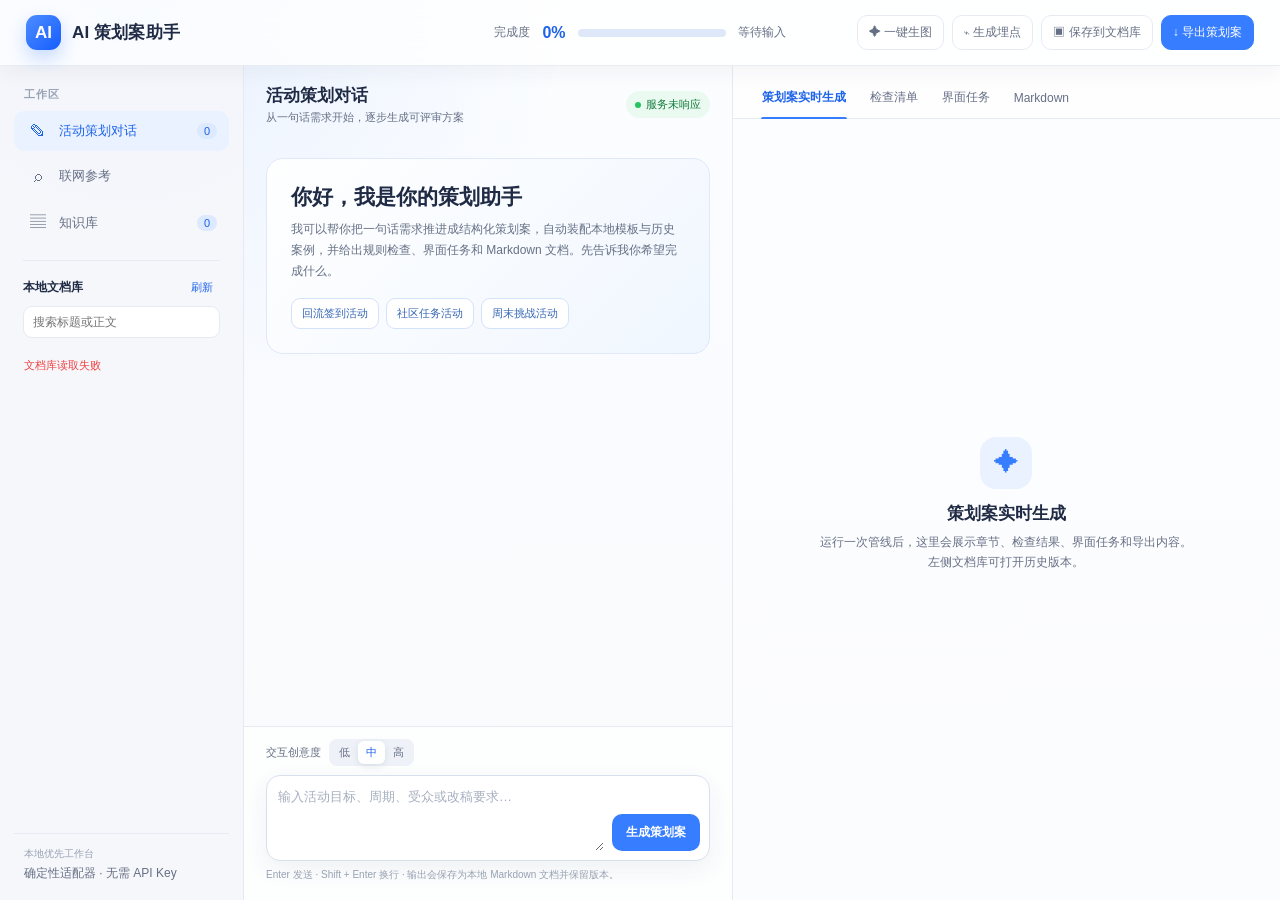
==== web/index.html @ 000cb820 "feat: 参考内网工作台重构策划案页面 变更内容: - 重构 web/index.html 为浅色三栏工作台布局。 - 增加左侧工作区导航、本地文档库搜索与历史文档预览。 - 增加中间策划对话、示例" ====
<!doctype html>
<html lang="zh-CN">
<head>
  <meta charset="utf-8" />
  <meta name="viewport" content="width=device-width, initial-scale=1" />
  <title>AI 策划案助手 · 管线工作台</title>
  <style>
    :root {
      --page-bg:#f5f7fb;--surface:rgba(255,255,255,.96);--sidebar-bg:#f7f8fb;--ink:#1f2a44;--muted:#667085;--quiet:#98a2b3;--line:#e6eaf2;
      --accent:#377dff;--accent-strong:#1d63ea;--accent-soft:#eaf2ff;--success:#22c55e;--success-soft:#eafaf1;--warning:#f59e0b;--warning-soft:#fff7e6;--error:#ef4444;--error-soft:#fff0f0;
      --shadow:0 16px 45px rgba(39,76,119,.1);--radius-lg:20px;--radius:14px
    }
    *{box-sizing:border-box}html,body{height:100%}body{margin:0;overflow:hidden;color:var(--ink);background:radial-gradient(circle at 10% 0%,rgba(55,125,255,.14),transparent 30%),linear-gradient(180deg,#f8fbff 0%,var(--page-bg) 100%);font-family:-apple-system,BlinkMacSystemFont,"Segoe UI","PingFang SC","Microsoft YaHei",sans-serif}
    button,textarea,input{font:inherit}button{border:0;cursor:pointer}button:disabled{cursor:wait;opacity:.6}
    .topbar{height:66px;display:grid;grid-template-columns:minmax(220px,1fr) auto minmax(220px,1fr);align-items:center;gap:18px;padding:10px 26px;border-bottom:1px solid rgba(230,234,242,.9);background:rgba(255,255,255,.82);box-shadow:0 6px 22px rgba(31,42,68,.05);backdrop-filter:blur(16px)}
    .brand{display:flex;align-items:center;gap:11px;min-width:0}.brand-mark{width:35px;height:35px;display:grid;place-items:center;border-radius:11px;color:#fff;font-size:17px;font-weight:800;background:linear-gradient(135deg,#4d8dff,#165dff);box-shadow:0 8px 18px rgba(55,125,255,.27)}.brand-title{overflow:hidden;text-overflow:ellipsis;white-space:nowrap;font-size:17px;font-weight:800;letter-spacing:.15px}
    .completion{display:flex;align-items:center;gap:12px;color:var(--muted);font-size:12px;white-space:nowrap}.completion strong{color:var(--accent-strong);font-size:16px}.progress-track{width:148px;height:8px;overflow:hidden;border-radius:99px;background:#dfe8f8}.progress-fill{width:0%;height:100%;border-radius:inherit;background:linear-gradient(90deg,#377dff,#63a1ff);transition:width .35s ease}
    .top-actions{display:flex;justify-content:flex-end;align-items:center;gap:8px}.top-action,.icon-button{padding:8px 11px;border:1px solid var(--line);border-radius:10px;color:var(--muted);background:rgba(255,255,255,.7);font-size:12px}.top-action:hover,.icon-button:hover{color:var(--accent-strong);border-color:#bfd4ff;background:var(--accent-soft)}.top-action.primary{color:#fff;border-color:var(--accent);background:var(--accent)}.top-action.primary:hover{background:var(--accent-strong)}
    .layout{height:calc(100vh - 66px);display:grid;grid-template-columns:244px minmax(360px,1fr) minmax(400px,1.12fr);min-height:0}.sidebar{display:flex;flex-direction:column;min-height:0;padding:18px 14px;border-right:1px solid var(--line);background:rgba(247,248,251,.9)}
    .sidebar-label{margin:3px 10px 9px;color:var(--quiet);font-size:11px;font-weight:700;letter-spacing:.08em;text-transform:uppercase}.nav{display:grid;gap:5px}.nav-button{display:flex;align-items:center;gap:10px;width:100%;padding:11px 12px;border-radius:11px;color:var(--muted);text-align:left;background:transparent;font-size:13px}.nav-button:hover,.nav-button.active{color:var(--accent-strong);background:var(--accent-soft)}.nav-icon{width:23px;text-align:center;font-size:16px}.nav-count{margin-left:auto;min-width:20px;padding:2px 6px;border-radius:99px;color:var(--accent-strong);background:#dce9ff;font-size:11px;text-align:center}
    .sidebar-divider{height:1px;margin:16px 9px;background:var(--line)}.sidebar-scroll{min-height:0;overflow:auto}.library-toolbar{display:flex;align-items:center;justify-content:space-between;margin:0 9px 8px}.library-toolbar strong{font-size:12px}.library-refresh{padding:3px 7px;border-radius:7px;color:var(--accent-strong);background:transparent;font-size:11px}.library-refresh:hover{background:#e8f0ff}.library-search{width:calc(100% - 18px);margin:0 9px 9px;padding:8px 9px;border:1px solid var(--line);border-radius:9px;color:var(--ink);outline:0;background:#fff;font-size:12px}.library-search:focus{border-color:#9abbff;box-shadow:0 0 0 3px rgba(55,125,255,.1)}
    .doc-item{display:block;width:100%;padding:9px 10px;border-radius:9px;color:var(--muted);background:transparent;text-align:left}.doc-item:hover{color:var(--accent-strong);background:#edf3ff}.doc-item strong{display:block;overflow:hidden;text-overflow:ellipsis;white-space:nowrap;font-size:12px;font-weight:650}.doc-item small{display:block;margin-top:3px;color:var(--quiet);font-size:10px}.sidebar-footer{margin-top:auto;padding:13px 10px 0;border-top:1px solid var(--line)}.account-label{color:var(--quiet);font-size:10px}.account-value{margin-top:4px;color:var(--muted);font-size:12px}
    .workspace-column{min-width:0;min-height:0;overflow:hidden;border-right:1px solid var(--line);background:rgba(255,255,255,.35)}.workspace{height:100%;display:flex;flex-direction:column;min-width:0}.workspace-header{display:flex;align-items:center;justify-content:space-between;gap:10px;padding:18px 22px 13px}.workspace-title{display:flex;align-items:center;gap:9px}.workspace-title h1{margin:0;font-size:17px}.workspace-title p{margin:3px 0 0;color:var(--muted);font-size:11px}.status-pill{display:inline-flex;align-items:center;gap:5px;padding:6px 9px;border-radius:99px;color:#137a3a;background:var(--success-soft);font-size:11px;white-space:nowrap}.status-dot{width:6px;height:6px;border-radius:50%;background:var(--success)}
    .conversation{flex:1;min-height:0;overflow:auto;padding:0 22px 18px}.message{display:flex;gap:10px;margin:14px 0}.message.user{justify-content:flex-end}.avatar{flex:0 0 31px;width:31px;height:31px;display:grid;place-items:center;border-radius:10px;color:#fff;background:linear-gradient(135deg,#5c92ff,#2c66dc);font-size:12px;font-weight:750}.message.user .avatar{order:2;background:#e6edfb;color:#54709c}.bubble{max-width:min(560px,84%);padding:12px 14px;border:1px solid var(--line);border-radius:14px 14px 14px 4px;color:var(--muted);background:#fff;box-shadow:0 5px 17px rgba(31,42,68,.04);font-size:13px;line-height:1.65}.message.user .bubble{border-color:#cfe0ff;border-radius:14px 14px 4px 14px;color:#294b83;background:#eef5ff}.bubble strong{color:var(--ink)}
    .welcome{margin:20px 0 25px;padding:24px;border:1px solid #dfe9fb;border-radius:17px;background:linear-gradient(135deg,rgba(255,255,255,.96),rgba(239,246,255,.9))}.welcome h2{margin:0 0 8px;font-size:21px}.welcome p{margin:0;color:var(--muted);font-size:12px;line-height:1.75}.quick-actions{display:flex;flex-wrap:wrap;gap:7px;margin-top:16px}.quick-chip{padding:7px 10px;border:1px solid #d5e2fb;border-radius:9px;color:#3566b4;background:#fff;font-size:11px}.quick-chip:hover{border-color:#9abbff;color:var(--accent-strong);background:#f5f9ff}
    .composer{padding:12px 22px 18px;border-top:1px solid var(--line);background:rgba(255,255,255,.76)}.creativity-row{display:flex;align-items:center;gap:8px;margin-bottom:9px;color:var(--muted);font-size:11px}.creativity-options{display:flex;padding:2px;border-radius:8px;background:#eef2f8}.creativity-options button{padding:4px 8px;border-radius:6px;color:var(--muted);background:transparent;font-size:11px}.creativity-options button.active{color:var(--accent-strong);background:#fff;box-shadow:0 2px 7px rgba(31,42,68,.1)}
    .input-wrap{display:flex;align-items:flex-end;gap:8px;padding:9px;border:1px solid #d9e0ed;border-radius:14px;background:#fff;box-shadow:0 8px 24px rgba(39,76,119,.07)}textarea{width:100%;min-height:56px;max-height:180px;resize:vertical;border:0;outline:0;color:var(--ink);background:transparent;font-size:13px;line-height:1.6}textarea::placeholder{color:#a6afbf}.send-button{flex:0 0 auto;padding:10px 14px;border-radius:10px;color:#fff;background:var(--accent);font-size:12px;font-weight:700}.send-button:hover{background:var(--accent-strong)}.composer-note{margin-top:7px;color:var(--quiet);font-size:10px}
    .preview-column{min-width:0;min-height:0;overflow:hidden;background:rgba(255,255,255,.65)}.preview-panel{height:100%;display:flex;flex-direction:column;min-width:0}.preview-tabs{display:flex;gap:4px;padding:13px 19px 0;border-bottom:1px solid var(--line);background:rgba(255,255,255,.78)}.preview-tab{position:relative;padding:10px 10px 12px;color:var(--muted);background:transparent;font-size:12px}.preview-tab.active{color:var(--accent-strong);font-weight:700}.preview-tab.active::after{content:"";position:absolute;right:9px;bottom:-1px;left:9px;height:2px;border-radius:2px 2px 0 0;background:var(--accent)}.preview-content{flex:1;min-height:0;overflow:auto;padding:20px 22px 30px}
    .empty-preview{min-height:100%;display:grid;place-items:center;padding:50px 25px;text-align:center;color:var(--muted)}.empty-preview-icon{width:52px;height:52px;display:grid;place-items:center;margin:0 auto 13px;border-radius:16px;color:var(--accent);background:var(--accent-soft);font-size:25px}.empty-preview h2{margin:0 0 7px;color:var(--ink);font-size:17px}.empty-preview p{margin:0;font-size:12px;line-height:1.7}.preview-heading{display:flex;align-items:flex-start;justify-content:space-between;gap:12px;margin-bottom:16px}.preview-heading h2{margin:0 0 4px;font-size:18px}.preview-heading p{margin:0;color:var(--muted);font-size:11px}.meta-chips{display:flex;flex-wrap:wrap;gap:6px;margin:9px 0 17px}.meta-chip{padding:5px 8px;border-radius:99px;color:#53709e;background:#eef4ff;font-size:10px}.section{margin-top:18px}.section-title{display:flex;align-items:center;justify-content:space-between;gap:10px;margin-bottom:9px}.section-title h3{margin:0;font-size:13px}.section-title span{color:var(--quiet);font-size:10px}.chapter-card,.task-card,.finding-card,.context-card{padding:12px 13px;margin:8px 0;border:1px solid var(--line);border-radius:11px;background:#fff}.chapter-card summary{cursor:pointer;color:var(--ink);font-size:12px;font-weight:700}.chapter-card summary::marker{color:var(--accent)}.chapter-card[open] summary{margin-bottom:9px}.chapter-body{color:var(--muted);white-space:pre-wrap;font-size:12px;line-height:1.7}.finding-card{border-left:3px solid var(--warning);background:var(--warning-soft)}.finding-card.error{border-left-color:var(--error);background:var(--error-soft)}.finding-card.info{border-left-color:#76a4f8;background:#f0f5ff}.finding-card b{color:var(--ink);font-size:11px}.finding-card p{margin:4px 0 0;color:var(--muted);font-size:11px;line-height:1.55}.finding-card small{display:block;margin-top:6px;color:var(--quiet);font-size:10px}.task-card{display:grid;grid-template-columns:28px 1fr;gap:9px}.task-index{width:28px;height:28px;display:grid;place-items:center;border-radius:9px;color:var(--accent-strong);background:var(--accent-soft);font-size:11px;font-weight:700}.task-card strong{display:block;margin:1px 0 4px;font-size:12px}.task-card p{margin:0;color:var(--muted);font-size:11px;line-height:1.55}.task-card small{display:block;margin-top:5px;color:var(--quiet);font-size:10px}.markdown{max-height:520px;overflow:auto;margin:0;padding:14px;border-radius:11px;color:#49617f;background:#f7f9fc;white-space:pre-wrap;font:11px/1.65 ui-monospace,SFMono-Regular,Consolas,monospace}.revision-box{display:flex;gap:8px;margin-top:10px}.revision-box input{min-width:0;flex:1;padding:9px 10px;border:1px solid var(--line);border-radius:9px;outline:0;color:var(--ink);background:#fff;font-size:11px}.revision-box input:focus{border-color:#9abbff;box-shadow:0 0 0 3px rgba(55,125,255,.1)}.revision-box button{padding:9px 11px;border-radius:9px;color:#fff;background:var(--accent);font-size:11px;font-weight:700}
    .stage-strip{display:grid;grid-template-columns:repeat(6,1fr);gap:5px;margin:14px 0}.stage{padding:7px 3px;border:1px solid var(--line);border-radius:8px;color:var(--quiet);text-align:center;font-size:10px}.stage.done{border-color:#bfe8ce;color:#168443;background:var(--success-soft)}.stage.current{border-color:#9bbcff;color:var(--accent-strong);background:var(--accent-soft)}.stage.failed{border-color:#f3b9b9;color:var(--error);background:var(--error-soft)}
    .toast{position:fixed;right:24px;bottom:23px;z-index:10;max-width:min(420px,calc(100vw - 48px));padding:11px 14px;border:1px solid #cfe0ff;border-radius:10px;color:#294b83;background:#eef5ff;box-shadow:var(--shadow);font-size:12px;transform:translateY(16px);opacity:0;pointer-events:none;transition:.2s ease}.toast.show{transform:translateY(0);opacity:1}.hidden{display:none!important}
    @media(max-width:1180px){.layout{grid-template-columns:218px minmax(340px,1fr) minmax(360px,1fr)}.top-action.hide-tablet{display:none}}@media(max-width:920px){body{overflow:auto}.topbar{grid-template-columns:1fr auto;height:auto;min-height:66px}.completion{grid-column:1/-1;grid-row:2;justify-self:start;padding-bottom:7px}.top-actions{grid-column:2;grid-row:1}.layout{height:auto;min-height:calc(100vh - 110px);grid-template-columns:208px 1fr}.preview-column{grid-column:2;min-height:620px;border-top:1px solid var(--line)}.workspace-column{border-right:0}}@media(max-width:650px){.layout{display:block}.sidebar{min-height:auto;border-right:0;border-bottom:1px solid var(--line)}.sidebar-scroll{max-height:215px}.sidebar-footer{display:none}.workspace-column,.preview-column{min-height:660px;border-right:0}.workspace-header,.composer,.preview-content{padding-left:15px;padding-right:15px}.conversation{padding-left:15px;padding-right:15px}.topbar{padding:10px 14px}.top-action{padding:7px 8px;font-size:11px}.top-action.hide-mobile{display:none}.stage-strip{grid-template-columns:repeat(3,1fr)}}
  </style>
</head>
<body>
  <header class="topbar">
    <div class="brand"><span class="brand-mark">AI</span><span class="brand-title">AI 策划案助手</span></div>
    <div class="completion" aria-live="polite"><span>完成度</span><strong id="completion-value">0%</strong><span class="progress-track"><span class="progress-fill" id="completion-fill"></span></span><span id="progress-label">等待输入</span></div>
    <div class="top-actions"><button class="top-action hide-tablet hide-mobile" data-action="image">✦ 一键生图</button><button class="top-action hide-tablet hide-mobile" data-action="tracking">⌁ 生成埋点</button><button class="top-action hide-mobile" data-action="save">▣ 保存到文档库</button><button class="top-action primary" data-action="export">↓ 导出策划案</button></div>
  </header>
  <main class="layout">
    <aside class="sidebar">
      <div class="sidebar-label">工作区</div>
      <nav class="nav" aria-label="工作区导航">
        <button class="nav-button active" data-view="planner"><span class="nav-icon">✎</span><span>活动策划对话</span><span class="nav-count" id="run-count">0</span></button>
        <button class="nav-button" data-view="reference"><span class="nav-icon">⌕</span><span>联网参考</span></button>
        <button class="nav-button" data-view="knowledge"><span class="nav-icon">▤</span><span>知识库</span><span class="nav-count" id="knowledge-count">0</span></button>
      </nav>
      <div class="sidebar-divider"></div>
      <div class="sidebar-scroll">
        <div class="library-toolbar"><strong>本地文档库</strong><button class="library-refresh" id="refresh-docs">刷新</button></div>
        <input class="library-search" id="doc-query" placeholder="搜索标题或正文" aria-label="搜索本地文档" />
        <div id="documents"><p style="padding:0 10px;color:var(--quiet);font-size:11px">正在读取…</p></div>
      </div>
      <div class="sidebar-footer"><div class="account-label">本地优先工作台</div><div class="account-value">确定性适配器 · 无需 API Key</div></div>
    </aside>
    <section class="workspace-column">
      <div class="workspace">
        <div class="workspace-header"><div class="workspace-title"><div><h1 id="workspace-heading">活动策划对话</h1><p id="workspace-subtitle">从一句话需求开始，逐步生成可评审方案</p></div></div><span class="status-pill"><span class="status-dot"></span><span id="service-status">本地服务已连接</span></span></div>
        <div class="conversation" id="conversation">
          <div class="welcome" id="welcome-card"><h2>你好，我是你的策划助手</h2><p>我可以帮你把一句话需求推进成结构化策划案，自动装配本地模板与历史案例，并给出规则检查、界面任务和 Markdown 文档。先告诉我你希望完成什么。</p><div class="quick-actions"><button class="quick-chip" data-example="做一个为期 7 天的回流玩家签到活动，提升回流率并给出界面和奖励方案。">回流签到活动</button><button class="quick-chip" data-example="设计一个社区任务活动，要求有分享、任务进度和奖励。">社区任务活动</button><button class="quick-chip" data-example="设计一个周末挑战活动，包含任务、排行榜和奖励。">周末挑战活动</button></div></div>
        </div>
        <div class="composer"><div class="creativity-row"><span>交互创意度</span><div class="creativity-options" id="creativity"><button data-level="low">低</button><button class="active" data-level="medium">中</button><button data-level="high">高</button></div></div><div class="input-wrap"><textarea id="request" rows="3" placeholder="输入活动目标、周期、受众或改稿要求…"></textarea><button class="send-button" id="run">生成策划案</button></div><div class="composer-note">Enter 发送 · Shift + Enter 换行 · 输出会保存为本地 Markdown 文档并保留版本。</div></div>
      </div>
    </section>
    <section class="preview-column">
      <div class="preview-panel">
        <div class="preview-tabs" role="tablist"><button class="preview-tab active" data-preview="document">策划案实时生成</button><button class="preview-tab" data-preview="review">检查清单</button><button class="preview-tab" data-preview="visual">界面任务</button><button class="preview-tab" data-preview="markdown">Markdown</button></div>
        <div class="preview-content" id="preview-content"><div class="empty-preview"><div><div class="empty-preview-icon">✦</div><h2>策划案实时生成</h2><p>运行一次管线后，这里会展示章节、检查结果、界面任务和导出内容。<br />左侧文档库可打开历史版本。</p></div></div></div>
      </div>
    </section>
  </main>
  <div class="toast" id="toast" role="status"></div>
  <script>
    const $ = (selector) => document.querySelector(selector);
    const stages = ['intake','context_ready','drafted','reviewed','visualized','exported'];
    const stageLabels = { intake:'理解', context_ready:'装配', drafted:'生文', reviewed:'检查', visualized:'视觉', exported:'导出' };
    const stageProgress = { intake:16, context_ready:32, drafted:50, reviewed:66, visualized:83, exported:100, needs_clarification:16, failed:0 };
    let currentRun = null; let activePreview = 'document'; let toastTimer = null;
    function esc(value){return String(value??'').replace(/[&<>"']/g,(char)=>({'&':'&amp;','<':'&lt;','>':'&gt;','"':'&quot;',"'":'&#39;'}[char]));}
    function showToast(message){const toast=$('#toast');toast.textContent=message;toast.classList.add('show');clearTimeout(toastTimer);toastTimer=setTimeout(()=>toast.classList.remove('show'),3200);}
    function setProgress(stage){const percent=stageProgress[stage]||0;$('#completion-value').textContent=percent+'%';$('#completion-fill').style.width=percent+'%';$('#progress-label').textContent=stage==='exported'?'已完成':stage==='needs_clarification'?'等待补充':stage==='failed'?'需要处理':stage?(stageLabels[stage]||stage)+'中':'等待输入';}
    function renderStageStrip(stage){const currentIndex=stages.indexOf(stage);return '<div class="stage-strip">'+stages.map((item,index)=>'<div class="stage '+(stage==='failed'?'failed':index<currentIndex?'done':item===stage?'current':'')+'">'+stageLabels[item]+'</div>').join('')+'</div>';}
    function appendUserMessage(text){$('#welcome-card')?.remove();$('#conversation').insertAdjacentHTML('beforeend','<div class="message user"><div class="bubble">'+esc(text)+'</div><div class="avatar">我</div></div>');$('#conversation').scrollTop=$('#conversation').scrollHeight;}
    function appendAssistantMessage(text,tone=''){ $('#conversation').insertAdjacentHTML('beforeend','<div class="message"><div class="avatar">AI</div><div class="bubble '+tone+'">'+text+'</div></div>');$('#conversation').scrollTop=$('#conversation').scrollHeight; }
    function routeSummary(run){const route=run.route||{};const labels={answer:'直接回答',clarify:'需要澄清',new_plan:'新建策划案',partial_revision:'局部修改',full_rewrite:'完整重写',image_only:'生图任务'};return '<div class="meta-chips"><span class="meta-chip">'+esc(labels[route.route]||route.route||'未路由')+'</span><span class="meta-chip">置信度 '+Math.round((route.confidence||0)*100)+'%</span><span class="meta-chip">上下文 '+(run.context?.length||0)+' 条</span><span class="meta-chip">'+esc(run.stage||'')+'</span></div>';}
    function chapterMarkup(document){return(document?.chapters||[]).map((chapter,index)=>'<details class="chapter-card" '+(index<2?'open':'')+'><summary>'+esc(chapter.title)+(chapter.status==='revised'?' · 已修改':'')+'</summary><div class="chapter-body">'+esc(chapter.content)+'</div></details>').join('');}
    function findingsMarkup(findings){if(!findings?.length)return '<div class="context-card"><p style="margin:0;color:var(--muted);font-size:11px">未发现需要处理的问题。</p></div>';return findings.map((finding)=>'<div class="finding-card '+esc(finding.severity)+'"><b>'+esc(finding.rule_id)+'</b><p>'+esc(finding.message)+'</p><small>'+esc(finding.suggestion||finding.evidence||'')+'</small></div>').join('');}
    function tasksMarkup(tasks){if(!tasks?.length)return '<div class="context-card"><p style="margin:0;color:var(--muted);font-size:11px">暂无界面任务。</p></div>';return tasks.map((task,index)=>'<div class="task-card"><span class="task-index">'+(index+1)+'</span><div><strong>'+esc(task.screen_name)+' · '+esc(task.state)+'</strong><p>'+esc(task.purpose)+'</p><small>组件：'+(task.components||[]).map(esc).join('、')+'</small></div></div>').join('');}
    function revisionMarkup(){if(!currentRun?.id||!currentRun.document)return '';return '<div class="section"><div class="section-title"><h3>继续修改</h3><span>修改后会重新检查并生成新版本</span></div><div class="revision-box"><input id="revision-input" placeholder="例如：把奖励章节改为服务端校验…" /><button id="revise">提交修改</button></div></div>';}
    function renderPreview(run=currentRun){currentRun=run;if(!run)return;setProgress(run.stage);const document=run.document;const route=run.route||{};const title=document?.title||(route.clarification_required?'需要补充需求信息':'运行结果');const subtitle=document?document.activity_type+' · v'+document.version:'管线已暂停，等待下一步输入';let body='<div class="preview-heading"><div><h2>'+esc(title)+'</h2><p>'+esc(subtitle)+'</p></div>'+(document?'<span class="status-pill"><span class="status-dot"></span>已保存</span>':'')+'</div>'+routeSummary(run)+renderStageStrip(run.stage);if(route.clarification_required)body+='<div class="finding-card"><b>还需要这些信息</b><p>'+(route.clarification_questions||[]).map(esc).join('<br>')+'</p><small>补充后再次发送，管线会从需求理解阶段继续。</small></div>';if(run.errors?.length)body+='<div class="finding-card error"><b>管线错误</b><p>'+run.errors.map(esc).join('<br>')+'</p></div>';if(document){body+='<section class="section" data-pane="document"><div class="section-title"><h3>章节草案</h3><span>'+(document.chapters?.length||0)+' 个章节</span></div>'+chapterMarkup(document)+'</section>'+revisionMarkup();}body+='<section class="section" data-pane="review"><div class="section-title"><h3>规则检查</h3><span>'+(run.findings?.length||0)+' 条记录</span></div>'+findingsMarkup(run.findings)+'</section><section class="section" data-pane="visual"><div class="section-title"><h3>界面任务</h3><span>'+(run.visual_tasks?.length||0)+' 个页面</span></div>'+tasksMarkup(run.visual_tasks)+'</section>';if(run.exports?.markdown)body+='<section class="section" data-pane="markdown"><div class="section-title"><h3>Markdown 导出</h3><span>'+esc(run.exports.document_path||'')+'</span></div><pre class="markdown">'+esc(run.exports.markdown)+'</pre></section>';$('#preview-content').innerHTML=body;applyPreviewFilter();$('#revise')?.addEventListener('click',reviseCurrentRun);}
    function applyPreviewFilter(){document.querySelectorAll('[data-pane]').forEach((node)=>node.classList.toggle('hidden',node.dataset.pane!==activePreview));}
    function setPreview(view){activePreview=view;document.querySelectorAll('.preview-tab').forEach((tab)=>tab.classList.toggle('active',tab.dataset.preview===view));applyPreviewFilter();}
    function renderDocuments(items){const target=$('#documents');if(!items?.length){target.innerHTML='<p style="padding:0 10px;color:var(--quiet);font-size:11px">文档库暂无匹配文档。</p>';return;}target.innerHTML=items.map((item)=>'<button class="doc-item" data-doc-id="'+esc(item.id)+'"><strong>▤ '+esc(item.title)+'</strong><small>v'+esc(item.version)+' · '+esc(item.path)+'</small></button>').join('');target.querySelectorAll('[data-doc-id]').forEach((button)=>button.addEventListener('click',()=>openDocument(button.dataset.docId)));}
    async function loadDocuments(){try{const query=$('#doc-query').value.trim();const response=await fetch('/api/documents'+(query?'?q='+encodeURIComponent(query):''));if(!response.ok)throw new Error('文档库读取失败');renderDocuments(await response.json());}catch(error){$('#documents').innerHTML='<p style="padding:0 10px;color:var(--error);font-size:11px">'+esc(error.message)+'</p>';}}
    async function openDocument(id){try{const response=await fetch('/api/documents/'+encodeURIComponent(id));if(!response.ok)throw new Error('文档读取失败');const data=await response.json();$('#workspace-heading').textContent='文档预览';$('#workspace-subtitle').textContent='来自本地 Markdown 文档库的已保存版本';$('#conversation').innerHTML='<div class="welcome"><h2>'+esc(data.title)+'</h2><p>'+esc(data.path)+' · v'+esc(data.requested_version)+'</p><pre class="markdown" style="margin-top:15px">'+esc(data.content)+'</pre></div>';$('#preview-content').innerHTML='<div class="preview-heading"><div><h2>'+esc(data.title)+'</h2><p>本地 Markdown 文档 · v'+esc(data.requested_version)+'</p></div><span class="status-pill"><span class="status-dot"></span>已保存</span></div><pre class="markdown">'+esc(data.content)+'</pre>';setPreview('markdown');showToast('已打开本地文档');}catch(error){showToast(error.message);}}
    async function loadRuns(){try{const response=await fetch('/api/runs');const runs=await response.json();$('#run-count').textContent=runs.length;if(runs.length&&!currentRun)renderPreview(runs[0]);}catch(_){$('#service-status').textContent='服务未响应';}}
    async function loadKnowledge(){try{const response=await fetch('/api/knowledge');const items=await response.json();$('#knowledge-count').textContent=items.length;}catch(_){}}
    async function runPipeline(){const request=$('#request').value.trim();if(!request){showToast('请先输入活动需求');$('#request').focus();return;}appendUserMessage(request);$('#run').disabled=true;$('#run').textContent='生成中…';appendAssistantMessage('正在理解需求、装配知识和生成章节，请稍候…');try{const response=await fetch('/api/runs',{method:'POST',headers:{'Content-Type':'application/json'},body:JSON.stringify({request})});if(!response.ok)throw new Error('管线运行失败');const run=await response.json();currentRun=run;renderPreview(run);appendAssistantMessage(run.document?'已生成「'+esc(run.document.title)+'」，并完成检查、界面任务拆分和 Markdown 导出。':'这条需求还需要补充信息，我已经把澄清问题放到右侧。');await loadDocuments();await loadRuns();}catch(error){appendAssistantMessage(esc(error.message),'error');showToast(error.message);}finally{$('#run').disabled=false;$('#run').textContent='生成策划案';$('#request').value='';}}
    async function reviseCurrentRun(){const input=$('#revision-input');const instruction=input?.value.trim();if(!currentRun?.id||!instruction){showToast('请输入要修改的内容');return;}const button=$('#revise');button.disabled=true;button.textContent='修改中…';try{const response=await fetch('/api/runs/'+encodeURIComponent(currentRun.id)+'/revise',{method:'POST',headers:{'Content-Type':'application/json'},body:JSON.stringify({instruction})});if(!response.ok)throw new Error('修改失败');renderPreview(await response.json());appendAssistantMessage('已完成局部修改，并重新执行规则检查与导出。');await loadDocuments();}catch(error){showToast(error.message);}finally{button.disabled=false;button.textContent='提交修改';}}
    document.querySelectorAll('[data-example]').forEach((button)=>button.addEventListener('click',()=>{$('#request').value=button.dataset.example;$('#request').focus();}));
    document.querySelectorAll('.nav-button').forEach((button)=>button.addEventListener('click',()=>{document.querySelectorAll('.nav-button').forEach((item)=>item.classList.remove('active'));button.classList.add('active');if(button.dataset.view==='reference'){$('#workspace-heading').textContent='联网参考';$('#workspace-subtitle').textContent='当前 MVP 保持本地优先，可在此记录外部案例检索结论';showToast('联网参考入口已预留，当前版本不自动访问外网');}else if(button.dataset.view==='knowledge'){$('#workspace-heading').textContent='策划案知识库';$('#workspace-subtitle').textContent='模板、约束和历史案例会在生成时自动装配';showToast('知识库会随每次运行自动装配到上下文');}else{$('#workspace-heading').textContent='活动策划对话';$('#workspace-subtitle').textContent='从一句话需求开始，逐步生成可评审方案';}}));
    document.querySelectorAll('.preview-tab').forEach((tab)=>tab.addEventListener('click',()=>setPreview(tab.dataset.preview)));
    document.querySelectorAll('[data-level]').forEach((button)=>button.addEventListener('click',()=>{document.querySelectorAll('[data-level]').forEach((item)=>item.classList.remove('active'));button.classList.add('active');}));
    document.querySelectorAll('[data-action]').forEach((button)=>button.addEventListener('click',()=>{if(!currentRun){showToast('完成一次管线后，这个操作才可用');return;}if(button.dataset.action==='save'){loadDocuments();showToast('策划案已保存到本地文档库');}else if(button.dataset.action==='export'){if(currentRun.exports?.markdown){const file=new Blob([currentRun.exports.markdown],{type:'text/markdown;charset=utf-8'});const link=document.createElement('a');link.href=URL.createObjectURL(file);link.download=(currentRun.document?.title||'ai-planner')+'.md';link.click();URL.revokeObjectURL(link.href);showToast('已导出 Markdown 文件');}}else{showToast(button.dataset.action==='image'?'生图入口已预留，可接入 ImageProvider':'埋点生成入口已预留，可接入事件字典');}}));
    $('#run').addEventListener('click',runPipeline);$('#request').addEventListener('keydown',(event)=>{if(event.key==='Enter'&&!event.shiftKey){event.preventDefault();runPipeline();}});$('#refresh-docs').addEventListener('click',loadDocuments);$('#doc-query').addEventListener('input',loadDocuments);setProgress('');loadDocuments();loadRuns();loadKnowledge();
  </script>
</body>
</html>
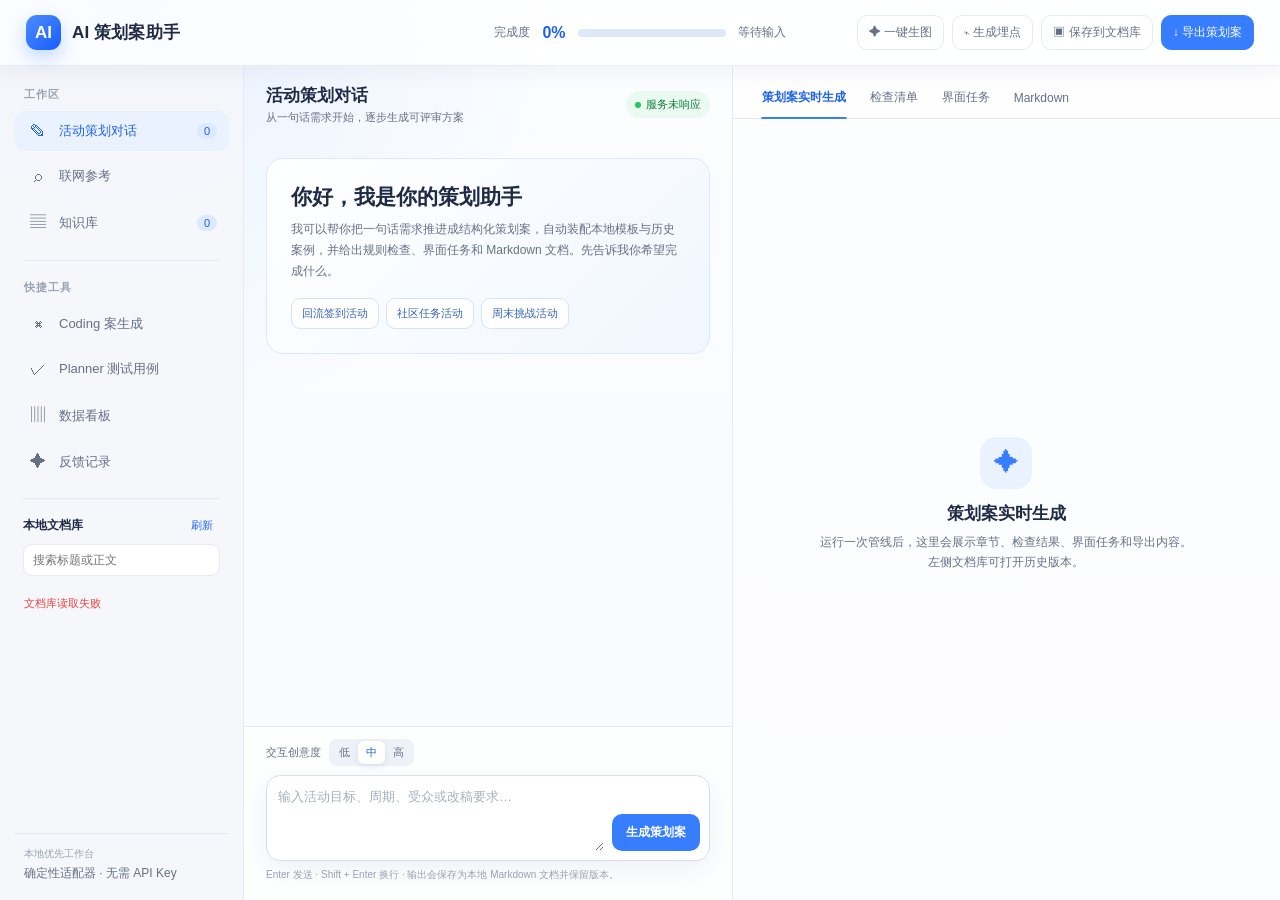
==== commit ce7b615a: "feat: 补齐策划案工作台配套界面 变更内容: - 新增数据看板、反馈记录、Coding 案生成、Planner 测试用例、知识库管理、知识问答和界面任务页面。 - 扩展本地 HTTP 服务，提供静" ====
--- a/web/index.html
+++ b/web/index.html
@@ -17,7 +17,7 @@
     .completion{display:flex;align-items:center;gap:12px;color:var(--muted);font-size:12px;white-space:nowrap}.completion strong{color:var(--accent-strong);font-size:16px}.progress-track{width:148px;height:8px;overflow:hidden;border-radius:99px;background:#dfe8f8}.progress-fill{width:0%;height:100%;border-radius:inherit;background:linear-gradient(90deg,#377dff,#63a1ff);transition:width .35s ease}
     .top-actions{display:flex;justify-content:flex-end;align-items:center;gap:8px}.top-action,.icon-button{padding:8px 11px;border:1px solid var(--line);border-radius:10px;color:var(--muted);background:rgba(255,255,255,.7);font-size:12px}.top-action:hover,.icon-button:hover{color:var(--accent-strong);border-color:#bfd4ff;background:var(--accent-soft)}.top-action.primary{color:#fff;border-color:var(--accent);background:var(--accent)}.top-action.primary:hover{background:var(--accent-strong)}
     .layout{height:calc(100vh - 66px);display:grid;grid-template-columns:244px minmax(360px,1fr) minmax(400px,1.12fr);min-height:0}.sidebar{display:flex;flex-direction:column;min-height:0;padding:18px 14px;border-right:1px solid var(--line);background:rgba(247,248,251,.9)}
-    .sidebar-label{margin:3px 10px 9px;color:var(--quiet);font-size:11px;font-weight:700;letter-spacing:.08em;text-transform:uppercase}.nav{display:grid;gap:5px}.nav-button{display:flex;align-items:center;gap:10px;width:100%;padding:11px 12px;border-radius:11px;color:var(--muted);text-align:left;background:transparent;font-size:13px}.nav-button:hover,.nav-button.active{color:var(--accent-strong);background:var(--accent-soft)}.nav-icon{width:23px;text-align:center;font-size:16px}.nav-count{margin-left:auto;min-width:20px;padding:2px 6px;border-radius:99px;color:var(--accent-strong);background:#dce9ff;font-size:11px;text-align:center}
+    .sidebar-label{margin:3px 10px 9px;color:var(--quiet);font-size:11px;font-weight:700;letter-spacing:.08em;text-transform:uppercase}.nav{display:grid;gap:5px}.nav-link{text-decoration:none}.nav-button{display:flex;align-items:center;gap:10px;width:100%;padding:11px 12px;border-radius:11px;color:var(--muted);text-align:left;background:transparent;font-size:13px}.nav-button:hover,.nav-button.active{color:var(--accent-strong);background:var(--accent-soft)}.nav-icon{width:23px;text-align:center;font-size:16px}.nav-count{margin-left:auto;min-width:20px;padding:2px 6px;border-radius:99px;color:var(--accent-strong);background:#dce9ff;font-size:11px;text-align:center}
     .sidebar-divider{height:1px;margin:16px 9px;background:var(--line)}.sidebar-scroll{min-height:0;overflow:auto}.library-toolbar{display:flex;align-items:center;justify-content:space-between;margin:0 9px 8px}.library-toolbar strong{font-size:12px}.library-refresh{padding:3px 7px;border-radius:7px;color:var(--accent-strong);background:transparent;font-size:11px}.library-refresh:hover{background:#e8f0ff}.library-search{width:calc(100% - 18px);margin:0 9px 9px;padding:8px 9px;border:1px solid var(--line);border-radius:9px;color:var(--ink);outline:0;background:#fff;font-size:12px}.library-search:focus{border-color:#9abbff;box-shadow:0 0 0 3px rgba(55,125,255,.1)}
     .doc-item{display:block;width:100%;padding:9px 10px;border-radius:9px;color:var(--muted);background:transparent;text-align:left}.doc-item:hover{color:var(--accent-strong);background:#edf3ff}.doc-item strong{display:block;overflow:hidden;text-overflow:ellipsis;white-space:nowrap;font-size:12px;font-weight:650}.doc-item small{display:block;margin-top:3px;color:var(--quiet);font-size:10px}.sidebar-footer{margin-top:auto;padding:13px 10px 0;border-top:1px solid var(--line)}.account-label{color:var(--quiet);font-size:10px}.account-value{margin-top:4px;color:var(--muted);font-size:12px}
     .workspace-column{min-width:0;min-height:0;overflow:hidden;border-right:1px solid var(--line);background:rgba(255,255,255,.35)}.workspace{height:100%;display:flex;flex-direction:column;min-width:0}.workspace-header{display:flex;align-items:center;justify-content:space-between;gap:10px;padding:18px 22px 13px}.workspace-title{display:flex;align-items:center;gap:9px}.workspace-title h1{margin:0;font-size:17px}.workspace-title p{margin:3px 0 0;color:var(--muted);font-size:11px}.status-pill{display:inline-flex;align-items:center;gap:5px;padding:6px 9px;border-radius:99px;color:#137a3a;background:var(--success-soft);font-size:11px;white-space:nowrap}.status-dot{width:6px;height:6px;border-radius:50%;background:var(--success)}
@@ -45,6 +45,14 @@
         <button class="nav-button active" data-view="planner"><span class="nav-icon">✎</span><span>活动策划对话</span><span class="nav-count" id="run-count">0</span></button>
         <button class="nav-button" data-view="reference"><span class="nav-icon">⌕</span><span>联网参考</span></button>
         <button class="nav-button" data-view="knowledge"><span class="nav-icon">▤</span><span>知识库</span><span class="nav-count" id="knowledge-count">0</span></button>
+      </nav>
+      <div class="sidebar-divider"></div>
+      <div class="sidebar-label">快捷工具</div>
+      <nav class="nav" aria-label="快捷工具">
+        <a class="nav-button nav-link" href="/web/coding.html"><span class="nav-icon">⌘</span><span>Coding 案生成</span></a>
+        <a class="nav-button nav-link" href="/web/planner-test-cases.html"><span class="nav-icon">✓</span><span>Planner 测试用例</span></a>
+        <a class="nav-button nav-link" href="/web/analytics.html"><span class="nav-icon">▥</span><span>数据看板</span></a>
+        <a class="nav-button nav-link" href="/web/feedback.html"><span class="nav-icon">✦</span><span>反馈记录</span></a>
       </nav>
       <div class="sidebar-divider"></div>
       <div class="sidebar-scroll">
@@ -99,10 +107,10 @@
     async function runPipeline(){const request=$('#request').value.trim();if(!request){showToast('请先输入活动需求');$('#request').focus();return;}appendUserMessage(request);$('#run').disabled=true;$('#run').textContent='生成中…';appendAssistantMessage('正在理解需求、装配知识和生成章节，请稍候…');try{const response=await fetch('/api/runs',{method:'POST',headers:{'Content-Type':'application/json'},body:JSON.stringify({request})});if(!response.ok)throw new Error('管线运行失败');const run=await response.json();currentRun=run;renderPreview(run);appendAssistantMessage(run.document?'已生成「'+esc(run.document.title)+'」，并完成检查、界面任务拆分和 Markdown 导出。':'这条需求还需要补充信息，我已经把澄清问题放到右侧。');await loadDocuments();await loadRuns();}catch(error){appendAssistantMessage(esc(error.message),'error');showToast(error.message);}finally{$('#run').disabled=false;$('#run').textContent='生成策划案';$('#request').value='';}}
     async function reviseCurrentRun(){const input=$('#revision-input');const instruction=input?.value.trim();if(!currentRun?.id||!instruction){showToast('请输入要修改的内容');return;}const button=$('#revise');button.disabled=true;button.textContent='修改中…';try{const response=await fetch('/api/runs/'+encodeURIComponent(currentRun.id)+'/revise',{method:'POST',headers:{'Content-Type':'application/json'},body:JSON.stringify({instruction})});if(!response.ok)throw new Error('修改失败');renderPreview(await response.json());appendAssistantMessage('已完成局部修改，并重新执行规则检查与导出。');await loadDocuments();}catch(error){showToast(error.message);}finally{button.disabled=false;button.textContent='提交修改';}}
     document.querySelectorAll('[data-example]').forEach((button)=>button.addEventListener('click',()=>{$('#request').value=button.dataset.example;$('#request').focus();}));
-    document.querySelectorAll('.nav-button').forEach((button)=>button.addEventListener('click',()=>{document.querySelectorAll('.nav-button').forEach((item)=>item.classList.remove('active'));button.classList.add('active');if(button.dataset.view==='reference'){$('#workspace-heading').textContent='联网参考';$('#workspace-subtitle').textContent='当前 MVP 保持本地优先，可在此记录外部案例检索结论';showToast('联网参考入口已预留，当前版本不自动访问外网');}else if(button.dataset.view==='knowledge'){$('#workspace-heading').textContent='策划案知识库';$('#workspace-subtitle').textContent='模板、约束和历史案例会在生成时自动装配';showToast('知识库会随每次运行自动装配到上下文');}else{$('#workspace-heading').textContent='活动策划对话';$('#workspace-subtitle').textContent='从一句话需求开始，逐步生成可评审方案';}}));
+    document.querySelectorAll('.nav-button').forEach((button)=>button.addEventListener('click',()=>{document.querySelectorAll('.nav-button').forEach((item)=>item.classList.remove('active'));button.classList.add('active');if(button.dataset.view==='reference'){$('#workspace-heading').textContent='联网参考';$('#workspace-subtitle').textContent='当前 MVP 保持本地优先，可在此记录外部案例检索结论';showToast('联网参考入口已预留，当前版本不自动访问外网');}else if(button.dataset.view==='knowledge'){location.href='/web/knowledge.html';return;}else{$('#workspace-heading').textContent='活动策划对话';$('#workspace-subtitle').textContent='从一句话需求开始，逐步生成可评审方案';}}));
     document.querySelectorAll('.preview-tab').forEach((tab)=>tab.addEventListener('click',()=>setPreview(tab.dataset.preview)));
     document.querySelectorAll('[data-level]').forEach((button)=>button.addEventListener('click',()=>{document.querySelectorAll('[data-level]').forEach((item)=>item.classList.remove('active'));button.classList.add('active');}));
-    document.querySelectorAll('[data-action]').forEach((button)=>button.addEventListener('click',()=>{if(!currentRun){showToast('完成一次管线后，这个操作才可用');return;}if(button.dataset.action==='save'){loadDocuments();showToast('策划案已保存到本地文档库');}else if(button.dataset.action==='export'){if(currentRun.exports?.markdown){const file=new Blob([currentRun.exports.markdown],{type:'text/markdown;charset=utf-8'});const link=document.createElement('a');link.href=URL.createObjectURL(file);link.download=(currentRun.document?.title||'ai-planner')+'.md';link.click();URL.revokeObjectURL(link.href);showToast('已导出 Markdown 文件');}}else{showToast(button.dataset.action==='image'?'生图入口已预留，可接入 ImageProvider':'埋点生成入口已预留，可接入事件字典');}}));
+    document.querySelectorAll('[data-action]').forEach((button)=>button.addEventListener('click',()=>{if(button.dataset.action==='image'){location.href='/web/planner-image-studio.html';return;}if(button.dataset.action==='tracking'){location.href='/web/analytics.html';return;}if(!currentRun){showToast('完成一次管线后，这个操作才可用');return;}if(button.dataset.action==='save'){loadDocuments();showToast('策划案已保存到本地文档库');}else if(button.dataset.action==='export'){if(currentRun.exports?.markdown){const file=new Blob([currentRun.exports.markdown],{type:'text/markdown;charset=utf-8'});const link=document.createElement('a');link.href=URL.createObjectURL(file);link.download=(currentRun.document?.title||'ai-planner')+'.md';link.click();URL.revokeObjectURL(link.href);showToast('已导出 Markdown 文件');}}else{showToast(button.dataset.action==='image'?'生图入口已预留，可接入 ImageProvider':'埋点生成入口已预留，可接入事件字典');}}));
     $('#run').addEventListener('click',runPipeline);$('#request').addEventListener('keydown',(event)=>{if(event.key==='Enter'&&!event.shiftKey){event.preventDefault();runPipeline();}});$('#refresh-docs').addEventListener('click',loadDocuments);$('#doc-query').addEventListener('input',loadDocuments);setProgress('');loadDocuments();loadRuns();loadKnowledge();
   </script>
 </body>
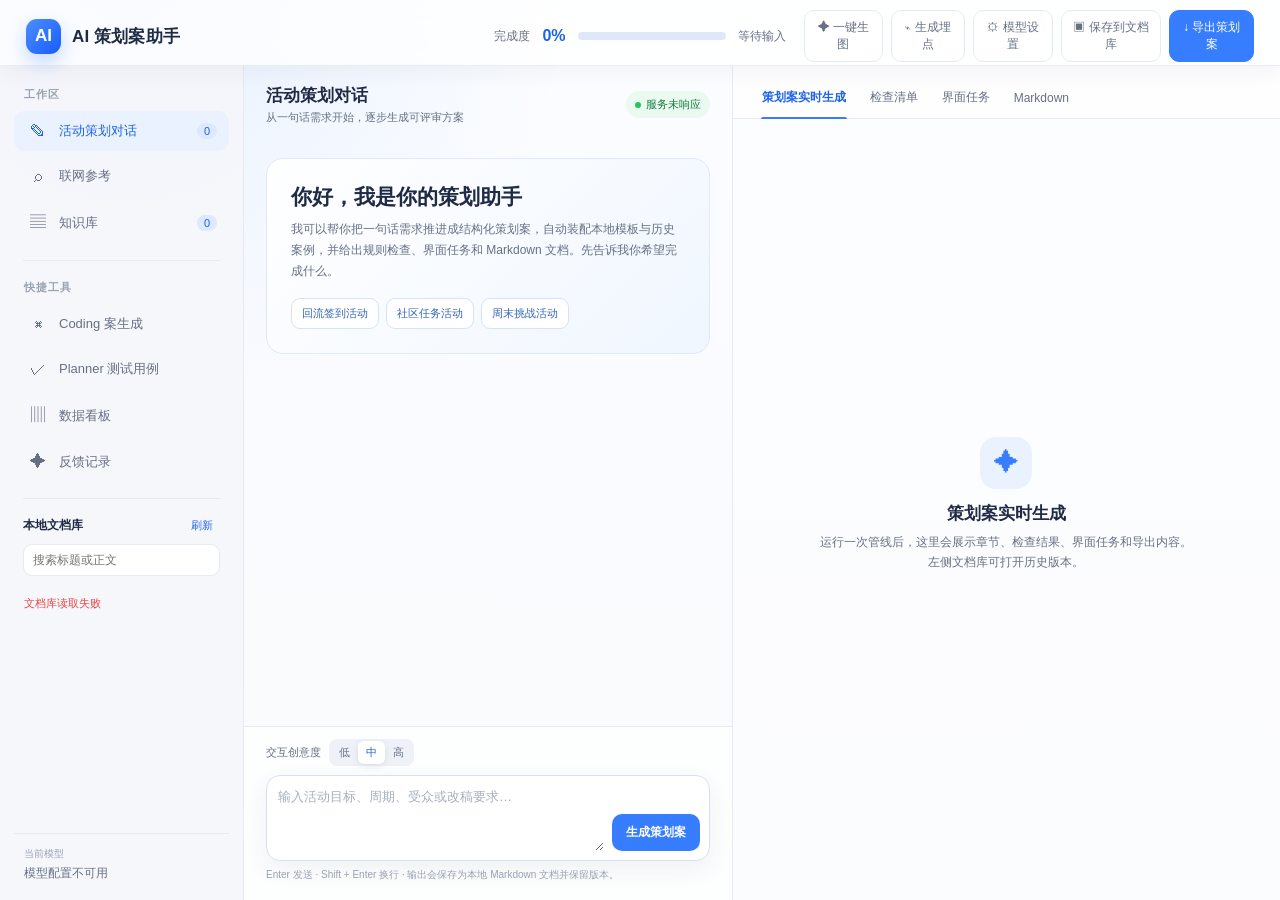
==== commit 53e19e92: "feat: 增加网页模型配置与兼容接口 变更内容: - 新增本地模型配置存储、校验和脱敏读取接口。 - 新增 OpenAI 兼容 Chat Completions 模型适配器，支持路由和策划案生成。 " ====
--- a/web/index.html
+++ b/web/index.html
@@ -36,7 +36,7 @@
   <header class="topbar">
     <div class="brand"><span class="brand-mark">AI</span><span class="brand-title">AI 策划案助手</span></div>
     <div class="completion" aria-live="polite"><span>完成度</span><strong id="completion-value">0%</strong><span class="progress-track"><span class="progress-fill" id="completion-fill"></span></span><span id="progress-label">等待输入</span></div>
-    <div class="top-actions"><button class="top-action hide-tablet hide-mobile" data-action="image">✦ 一键生图</button><button class="top-action hide-tablet hide-mobile" data-action="tracking">⌁ 生成埋点</button><button class="top-action hide-mobile" data-action="save">▣ 保存到文档库</button><button class="top-action primary" data-action="export">↓ 导出策划案</button></div>
+    <div class="top-actions"><button class="top-action hide-tablet hide-mobile" data-action="image">✦ 一键生图</button><button class="top-action hide-tablet hide-mobile" data-action="tracking">⌁ 生成埋点</button><button class="top-action hide-mobile" data-action="settings">⚙ 模型设置</button><button class="top-action hide-mobile" data-action="save">▣ 保存到文档库</button><button class="top-action primary" data-action="export">↓ 导出策划案</button></div>
   </header>
   <main class="layout">
     <aside class="sidebar">
@@ -60,7 +60,7 @@
         <input class="library-search" id="doc-query" placeholder="搜索标题或正文" aria-label="搜索本地文档" />
         <div id="documents"><p style="padding:0 10px;color:var(--quiet);font-size:11px">正在读取…</p></div>
       </div>
-      <div class="sidebar-footer"><div class="account-label">本地优先工作台</div><div class="account-value">确定性适配器 · 无需 API Key</div></div>
+      <div class="sidebar-footer"><div class="account-label">当前模型</div><div class="account-value" id="adapter-summary">正在读取配置…</div></div>
     </aside>
     <section class="workspace-column">
       <div class="workspace">
@@ -104,14 +104,15 @@
     async function openDocument(id){try{const response=await fetch('/api/documents/'+encodeURIComponent(id));if(!response.ok)throw new Error('文档读取失败');const data=await response.json();$('#workspace-heading').textContent='文档预览';$('#workspace-subtitle').textContent='来自本地 Markdown 文档库的已保存版本';$('#conversation').innerHTML='<div class="welcome"><h2>'+esc(data.title)+'</h2><p>'+esc(data.path)+' · v'+esc(data.requested_version)+'</p><pre class="markdown" style="margin-top:15px">'+esc(data.content)+'</pre></div>';$('#preview-content').innerHTML='<div class="preview-heading"><div><h2>'+esc(data.title)+'</h2><p>本地 Markdown 文档 · v'+esc(data.requested_version)+'</p></div><span class="status-pill"><span class="status-dot"></span>已保存</span></div><pre class="markdown">'+esc(data.content)+'</pre>';setPreview('markdown');showToast('已打开本地文档');}catch(error){showToast(error.message);}}
     async function loadRuns(){try{const response=await fetch('/api/runs');const runs=await response.json();$('#run-count').textContent=runs.length;if(runs.length&&!currentRun)renderPreview(runs[0]);}catch(_){$('#service-status').textContent='服务未响应';}}
     async function loadKnowledge(){try{const response=await fetch('/api/knowledge');const items=await response.json();$('#knowledge-count').textContent=items.length;}catch(_){}}
+    async function loadModelConfig(){try{const response=await fetch('/api/config');const config=await response.json();if(!response.ok)throw new Error();$('#adapter-summary').textContent=config.provider==='local'?'本地规则模型 · 无需 API Key':(config.model+' · OpenAI 兼容接口');}catch(_){$('#adapter-summary').textContent='模型配置不可用';}}
     async function runPipeline(){const request=$('#request').value.trim();if(!request){showToast('请先输入活动需求');$('#request').focus();return;}appendUserMessage(request);$('#run').disabled=true;$('#run').textContent='生成中…';appendAssistantMessage('正在理解需求、装配知识和生成章节，请稍候…');try{const response=await fetch('/api/runs',{method:'POST',headers:{'Content-Type':'application/json'},body:JSON.stringify({request})});if(!response.ok)throw new Error('管线运行失败');const run=await response.json();currentRun=run;renderPreview(run);appendAssistantMessage(run.document?'已生成「'+esc(run.document.title)+'」，并完成检查、界面任务拆分和 Markdown 导出。':'这条需求还需要补充信息，我已经把澄清问题放到右侧。');await loadDocuments();await loadRuns();}catch(error){appendAssistantMessage(esc(error.message),'error');showToast(error.message);}finally{$('#run').disabled=false;$('#run').textContent='生成策划案';$('#request').value='';}}
     async function reviseCurrentRun(){const input=$('#revision-input');const instruction=input?.value.trim();if(!currentRun?.id||!instruction){showToast('请输入要修改的内容');return;}const button=$('#revise');button.disabled=true;button.textContent='修改中…';try{const response=await fetch('/api/runs/'+encodeURIComponent(currentRun.id)+'/revise',{method:'POST',headers:{'Content-Type':'application/json'},body:JSON.stringify({instruction})});if(!response.ok)throw new Error('修改失败');renderPreview(await response.json());appendAssistantMessage('已完成局部修改，并重新执行规则检查与导出。');await loadDocuments();}catch(error){showToast(error.message);}finally{button.disabled=false;button.textContent='提交修改';}}
     document.querySelectorAll('[data-example]').forEach((button)=>button.addEventListener('click',()=>{$('#request').value=button.dataset.example;$('#request').focus();}));
     document.querySelectorAll('.nav-button').forEach((button)=>button.addEventListener('click',()=>{document.querySelectorAll('.nav-button').forEach((item)=>item.classList.remove('active'));button.classList.add('active');if(button.dataset.view==='reference'){$('#workspace-heading').textContent='联网参考';$('#workspace-subtitle').textContent='当前 MVP 保持本地优先，可在此记录外部案例检索结论';showToast('联网参考入口已预留，当前版本不自动访问外网');}else if(button.dataset.view==='knowledge'){location.href='/web/knowledge.html';return;}else{$('#workspace-heading').textContent='活动策划对话';$('#workspace-subtitle').textContent='从一句话需求开始，逐步生成可评审方案';}}));
     document.querySelectorAll('.preview-tab').forEach((tab)=>tab.addEventListener('click',()=>setPreview(tab.dataset.preview)));
     document.querySelectorAll('[data-level]').forEach((button)=>button.addEventListener('click',()=>{document.querySelectorAll('[data-level]').forEach((item)=>item.classList.remove('active'));button.classList.add('active');}));
-    document.querySelectorAll('[data-action]').forEach((button)=>button.addEventListener('click',()=>{if(button.dataset.action==='image'){location.href='/web/planner-image-studio.html';return;}if(button.dataset.action==='tracking'){location.href='/web/analytics.html';return;}if(!currentRun){showToast('完成一次管线后，这个操作才可用');return;}if(button.dataset.action==='save'){loadDocuments();showToast('策划案已保存到本地文档库');}else if(button.dataset.action==='export'){if(currentRun.exports?.markdown){const file=new Blob([currentRun.exports.markdown],{type:'text/markdown;charset=utf-8'});const link=document.createElement('a');link.href=URL.createObjectURL(file);link.download=(currentRun.document?.title||'ai-planner')+'.md';link.click();URL.revokeObjectURL(link.href);showToast('已导出 Markdown 文件');}}else{showToast(button.dataset.action==='image'?'生图入口已预留，可接入 ImageProvider':'埋点生成入口已预留，可接入事件字典');}}));
-    $('#run').addEventListener('click',runPipeline);$('#request').addEventListener('keydown',(event)=>{if(event.key==='Enter'&&!event.shiftKey){event.preventDefault();runPipeline();}});$('#refresh-docs').addEventListener('click',loadDocuments);$('#doc-query').addEventListener('input',loadDocuments);setProgress('');loadDocuments();loadRuns();loadKnowledge();
+    document.querySelectorAll('[data-action]').forEach((button)=>button.addEventListener('click',()=>{if(button.dataset.action==='image'){location.href='/web/planner-image-studio.html';return;}if(button.dataset.action==='tracking'){location.href='/web/analytics.html';return;}if(button.dataset.action==='settings'){location.href='/web/model-settings.html';return;}if(!currentRun){showToast('完成一次管线后，这个操作才可用');return;}if(button.dataset.action==='save'){loadDocuments();showToast('策划案已保存到本地文档库');}else if(button.dataset.action==='export'){if(currentRun.exports?.markdown){const file=new Blob([currentRun.exports.markdown],{type:'text/markdown;charset=utf-8'});const link=document.createElement('a');link.href=URL.createObjectURL(file);link.download=(currentRun.document?.title||'ai-planner')+'.md';link.click();URL.revokeObjectURL(link.href);showToast('已导出 Markdown 文件');}}else{showToast(button.dataset.action==='image'?'生图入口已预留，可接入 ImageProvider':'埋点生成入口已预留，可接入事件字典');}}));
+    $('#run').addEventListener('click',runPipeline);$('#request').addEventListener('keydown',(event)=>{if(event.key==='Enter'&&!event.shiftKey){event.preventDefault();runPipeline();}});$('#refresh-docs').addEventListener('click',loadDocuments);$('#doc-query').addEventListener('input',loadDocuments);setProgress('');loadDocuments();loadRuns();loadKnowledge();loadModelConfig();
   </script>
 </body>
 </html>
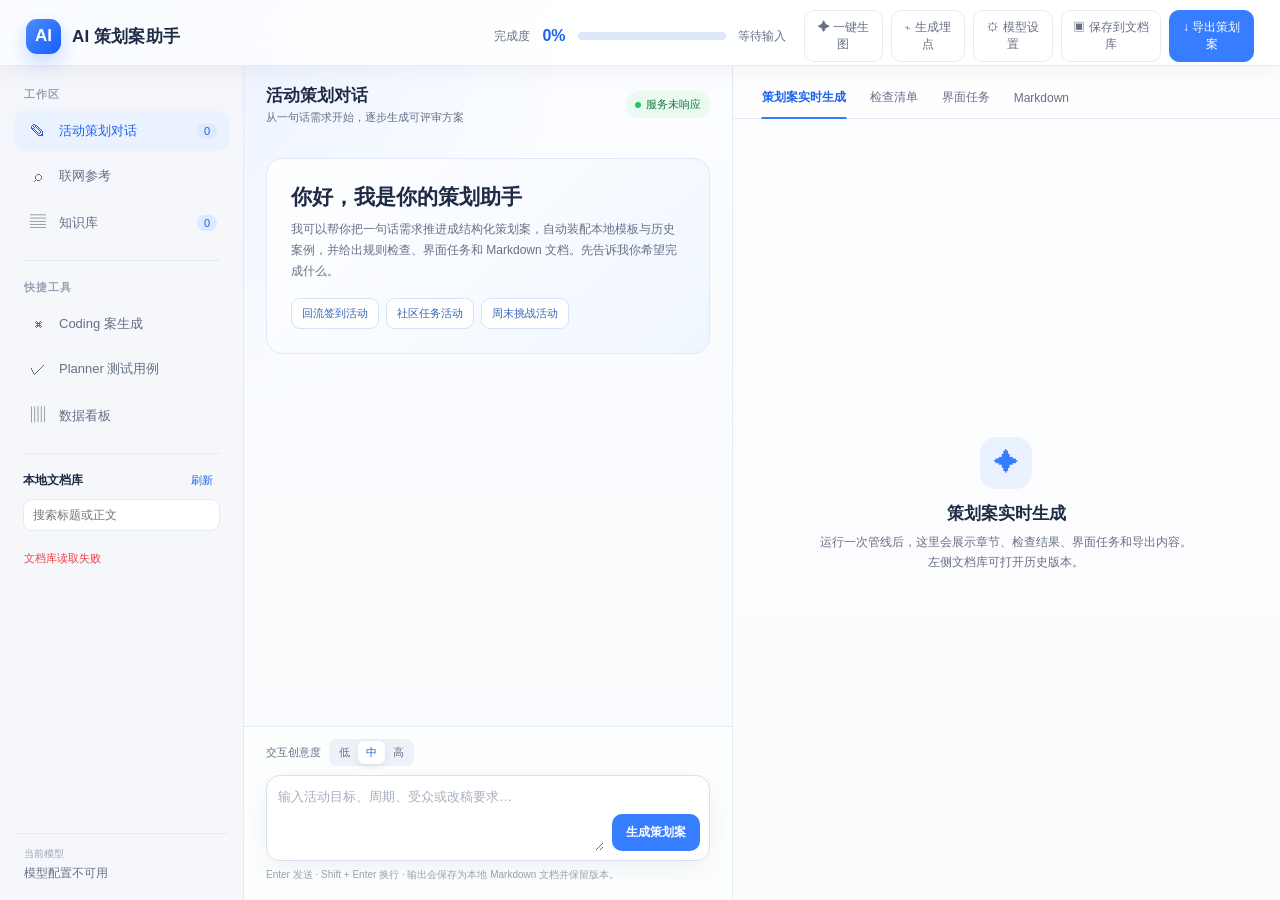
==== commit b649e18a: "feat: 删除本地反馈功能 变更内容:\n- 删除反馈页面及工作台、数据看板入口。\n- 移除反馈 API、JSON 持久化方法及 README 说明。  变更原因:\n- 按需求下线本地反馈记录功" ====
--- a/web/index.html
+++ b/web/index.html
@@ -52,7 +52,6 @@
         <a class="nav-button nav-link" href="/web/coding.html"><span class="nav-icon">⌘</span><span>Coding 案生成</span></a>
         <a class="nav-button nav-link" href="/web/planner-test-cases.html"><span class="nav-icon">✓</span><span>Planner 测试用例</span></a>
         <a class="nav-button nav-link" href="/web/analytics.html"><span class="nav-icon">▥</span><span>数据看板</span></a>
-        <a class="nav-button nav-link" href="/web/feedback.html"><span class="nav-icon">✦</span><span>反馈记录</span></a>
       </nav>
       <div class="sidebar-divider"></div>
       <div class="sidebar-scroll">
@@ -104,7 +103,7 @@
     async function openDocument(id){try{const response=await fetch('/api/documents/'+encodeURIComponent(id));if(!response.ok)throw new Error('文档读取失败');const data=await response.json();$('#workspace-heading').textContent='文档预览';$('#workspace-subtitle').textContent='来自本地 Markdown 文档库的已保存版本';$('#conversation').innerHTML='<div class="welcome"><h2>'+esc(data.title)+'</h2><p>'+esc(data.path)+' · v'+esc(data.requested_version)+'</p><pre class="markdown" style="margin-top:15px">'+esc(data.content)+'</pre></div>';$('#preview-content').innerHTML='<div class="preview-heading"><div><h2>'+esc(data.title)+'</h2><p>本地 Markdown 文档 · v'+esc(data.requested_version)+'</p></div><span class="status-pill"><span class="status-dot"></span>已保存</span></div><pre class="markdown">'+esc(data.content)+'</pre>';setPreview('markdown');showToast('已打开本地文档');}catch(error){showToast(error.message);}}
     async function loadRuns(){try{const response=await fetch('/api/runs');const runs=await response.json();$('#run-count').textContent=runs.length;if(runs.length&&!currentRun)renderPreview(runs[0]);}catch(_){$('#service-status').textContent='服务未响应';}}
     async function loadKnowledge(){try{const response=await fetch('/api/knowledge');const items=await response.json();$('#knowledge-count').textContent=items.length;}catch(_){}}
-    async function loadModelConfig(){try{const response=await fetch('/api/config');const config=await response.json();if(!response.ok)throw new Error();$('#adapter-summary').textContent=config.provider==='local'?'本地规则模型 · 无需 API Key':(config.model+' · OpenAI 兼容接口');}catch(_){$('#adapter-summary').textContent='模型配置不可用';}}
+    async function loadModelConfig(){try{const response=await fetch('/api/config');const config=await response.json();if(!response.ok)throw new Error();const text=config.text.provider==='local'?'本地规则':config.text.model;const image=config.image.provider==='disabled'?'生图未启用':config.image.model;$('#adapter-summary').textContent=text+' · '+image;}catch(_){$('#adapter-summary').textContent='模型配置不可用';}}
     async function runPipeline(){const request=$('#request').value.trim();if(!request){showToast('请先输入活动需求');$('#request').focus();return;}appendUserMessage(request);$('#run').disabled=true;$('#run').textContent='生成中…';appendAssistantMessage('正在理解需求、装配知识和生成章节，请稍候…');try{const response=await fetch('/api/runs',{method:'POST',headers:{'Content-Type':'application/json'},body:JSON.stringify({request})});if(!response.ok)throw new Error('管线运行失败');const run=await response.json();currentRun=run;renderPreview(run);appendAssistantMessage(run.document?'已生成「'+esc(run.document.title)+'」，并完成检查、界面任务拆分和 Markdown 导出。':'这条需求还需要补充信息，我已经把澄清问题放到右侧。');await loadDocuments();await loadRuns();}catch(error){appendAssistantMessage(esc(error.message),'error');showToast(error.message);}finally{$('#run').disabled=false;$('#run').textContent='生成策划案';$('#request').value='';}}
     async function reviseCurrentRun(){const input=$('#revision-input');const instruction=input?.value.trim();if(!currentRun?.id||!instruction){showToast('请输入要修改的内容');return;}const button=$('#revise');button.disabled=true;button.textContent='修改中…';try{const response=await fetch('/api/runs/'+encodeURIComponent(currentRun.id)+'/revise',{method:'POST',headers:{'Content-Type':'application/json'},body:JSON.stringify({instruction})});if(!response.ok)throw new Error('修改失败');renderPreview(await response.json());appendAssistantMessage('已完成局部修改，并重新执行规则检查与导出。');await loadDocuments();}catch(error){showToast(error.message);}finally{button.disabled=false;button.textContent='提交修改';}}
     document.querySelectorAll('[data-example]').forEach((button)=>button.addEventListener('click',()=>{$('#request').value=button.dataset.example;$('#request').focus();}));
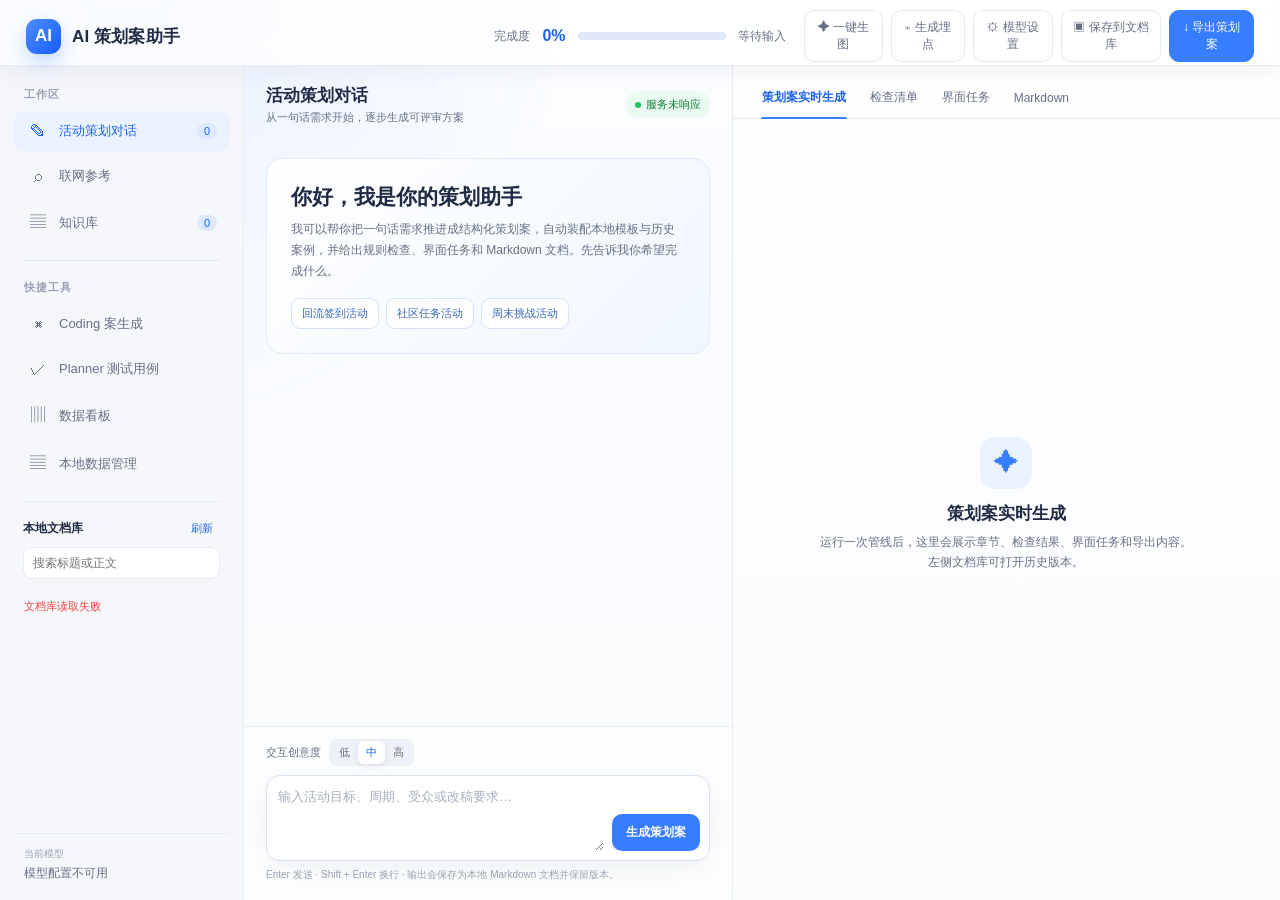
==== commit 06bb8831: "feat: 增加本地文档库与运行数据库编辑 变更内容: 增加文档 Markdown 与元数据编辑、历史版本升版和并发校验；增加运行快照 JSON 校验编辑接口；新增本地数据管理页、工作台入口和存储/A" ====
--- a/web/index.html
+++ b/web/index.html
@@ -52,6 +52,7 @@
         <a class="nav-button nav-link" href="/web/coding.html"><span class="nav-icon">⌘</span><span>Coding 案生成</span></a>
         <a class="nav-button nav-link" href="/web/planner-test-cases.html"><span class="nav-icon">✓</span><span>Planner 测试用例</span></a>
         <a class="nav-button nav-link" href="/web/analytics.html"><span class="nav-icon">▥</span><span>数据看板</span></a>
+        <a class="nav-button nav-link" href="/web/data-manager.html"><span class="nav-icon">▤</span><span>本地数据管理</span></a>
       </nav>
       <div class="sidebar-divider"></div>
       <div class="sidebar-scroll">
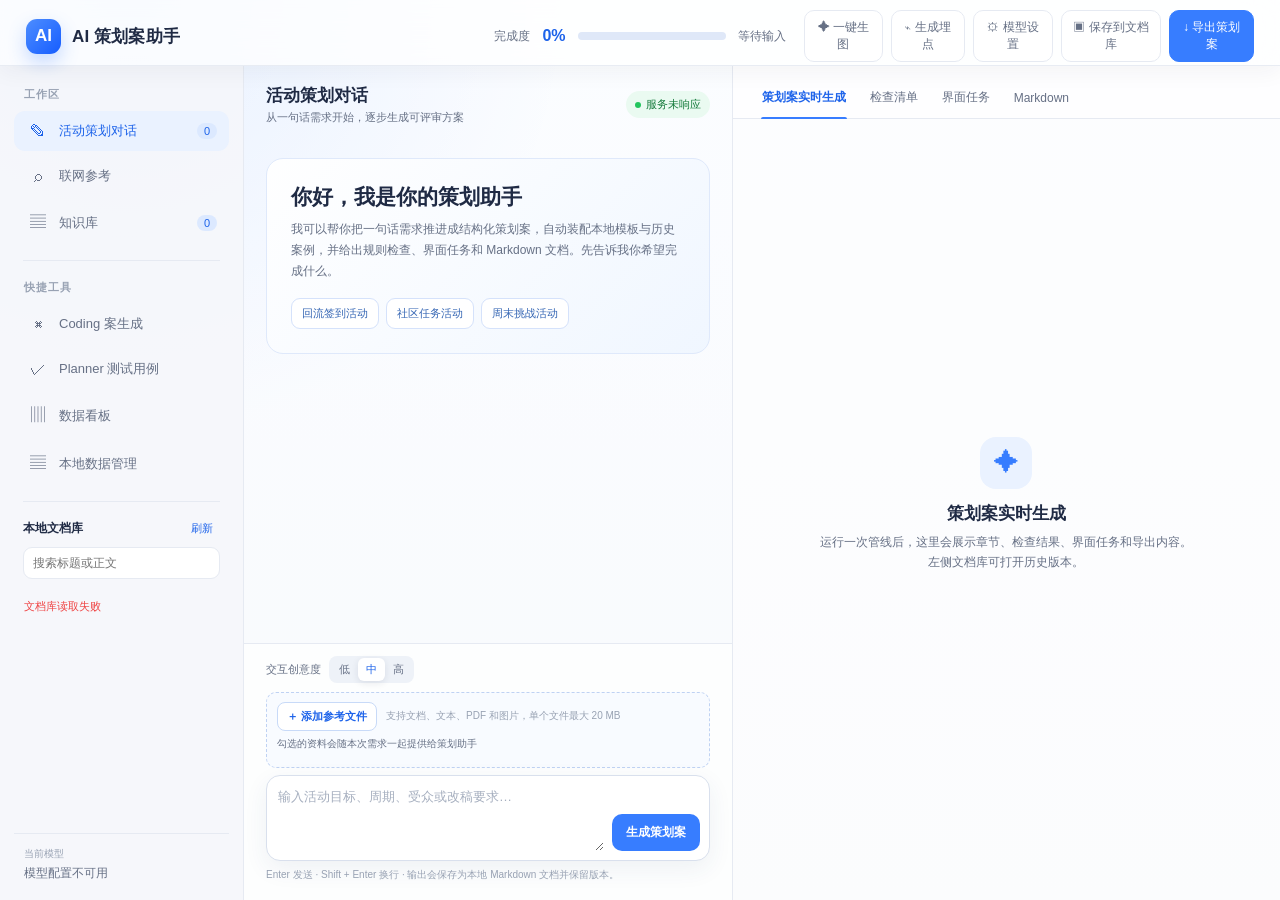
==== commit e9189be1: "feat: 支持上传本地参考资料 变更内容: 增加参考资料持久化库与 multipart 上传 API，支持 Markdown、文本、DOC/DOCX、PDF 和多种图片；工作流保存 referenc" ====
--- a/web/index.html
+++ b/web/index.html
@@ -24,6 +24,7 @@
     .conversation{flex:1;min-height:0;overflow:auto;padding:0 22px 18px}.message{display:flex;gap:10px;margin:14px 0}.message.user{justify-content:flex-end}.avatar{flex:0 0 31px;width:31px;height:31px;display:grid;place-items:center;border-radius:10px;color:#fff;background:linear-gradient(135deg,#5c92ff,#2c66dc);font-size:12px;font-weight:750}.message.user .avatar{order:2;background:#e6edfb;color:#54709c}.bubble{max-width:min(560px,84%);padding:12px 14px;border:1px solid var(--line);border-radius:14px 14px 14px 4px;color:var(--muted);background:#fff;box-shadow:0 5px 17px rgba(31,42,68,.04);font-size:13px;line-height:1.65}.message.user .bubble{border-color:#cfe0ff;border-radius:14px 14px 4px 14px;color:#294b83;background:#eef5ff}.bubble strong{color:var(--ink)}
     .welcome{margin:20px 0 25px;padding:24px;border:1px solid #dfe9fb;border-radius:17px;background:linear-gradient(135deg,rgba(255,255,255,.96),rgba(239,246,255,.9))}.welcome h2{margin:0 0 8px;font-size:21px}.welcome p{margin:0;color:var(--muted);font-size:12px;line-height:1.75}.quick-actions{display:flex;flex-wrap:wrap;gap:7px;margin-top:16px}.quick-chip{padding:7px 10px;border:1px solid #d5e2fb;border-radius:9px;color:#3566b4;background:#fff;font-size:11px}.quick-chip:hover{border-color:#9abbff;color:var(--accent-strong);background:#f5f9ff}
     .composer{padding:12px 22px 18px;border-top:1px solid var(--line);background:rgba(255,255,255,.76)}.creativity-row{display:flex;align-items:center;gap:8px;margin-bottom:9px;color:var(--muted);font-size:11px}.creativity-options{display:flex;padding:2px;border-radius:8px;background:#eef2f8}.creativity-options button{padding:4px 8px;border-radius:6px;color:var(--muted);background:transparent;font-size:11px}.creativity-options button.active{color:var(--accent-strong);background:#fff;box-shadow:0 2px 7px rgba(31,42,68,.1)}
+    .reference-uploader{margin:9px 0 7px;padding:9px 10px;border:1px dashed #bfd2f3;border-radius:10px;background:#f8fbff}.reference-uploader-row{display:flex;align-items:center;gap:9px;flex-wrap:wrap}.upload-button{display:inline-flex;align-items:center;gap:5px;padding:6px 9px;border:1px solid #c8daf8;border-radius:8px;color:var(--accent-strong);background:#fff;font-size:11px;font-weight:650;cursor:pointer}.upload-button:hover{border-color:#8eb4f5;background:var(--accent-soft)}.reference-hint{color:var(--quiet);font-size:10px}.reference-status{margin:6px 0 0;color:var(--muted);font-size:10px}.reference-list{display:flex;flex-wrap:wrap;gap:6px;margin-top:7px}.reference-chip{display:inline-flex;align-items:center;gap:5px;max-width:100%;padding:4px 6px;border:1px solid #d9e5f8;border-radius:8px;color:#46648d;background:#fff;font-size:10px}.reference-chip input{accent-color:var(--accent);margin:0}.reference-chip img{width:20px;height:20px;object-fit:cover;border-radius:4px}.reference-chip span{overflow:hidden;text-overflow:ellipsis;white-space:nowrap}.reference-chip button{padding:0 2px;color:var(--quiet);background:transparent;font-size:13px;line-height:1}.reference-chip button:hover{color:var(--error)}
     .input-wrap{display:flex;align-items:flex-end;gap:8px;padding:9px;border:1px solid #d9e0ed;border-radius:14px;background:#fff;box-shadow:0 8px 24px rgba(39,76,119,.07)}textarea{width:100%;min-height:56px;max-height:180px;resize:vertical;border:0;outline:0;color:var(--ink);background:transparent;font-size:13px;line-height:1.6}textarea::placeholder{color:#a6afbf}.send-button{flex:0 0 auto;padding:10px 14px;border-radius:10px;color:#fff;background:var(--accent);font-size:12px;font-weight:700}.send-button:hover{background:var(--accent-strong)}.composer-note{margin-top:7px;color:var(--quiet);font-size:10px}
     .preview-column{min-width:0;min-height:0;overflow:hidden;background:rgba(255,255,255,.65)}.preview-panel{height:100%;display:flex;flex-direction:column;min-width:0}.preview-tabs{display:flex;gap:4px;padding:13px 19px 0;border-bottom:1px solid var(--line);background:rgba(255,255,255,.78)}.preview-tab{position:relative;padding:10px 10px 12px;color:var(--muted);background:transparent;font-size:12px}.preview-tab.active{color:var(--accent-strong);font-weight:700}.preview-tab.active::after{content:"";position:absolute;right:9px;bottom:-1px;left:9px;height:2px;border-radius:2px 2px 0 0;background:var(--accent)}.preview-content{flex:1;min-height:0;overflow:auto;padding:20px 22px 30px}
     .empty-preview{min-height:100%;display:grid;place-items:center;padding:50px 25px;text-align:center;color:var(--muted)}.empty-preview-icon{width:52px;height:52px;display:grid;place-items:center;margin:0 auto 13px;border-radius:16px;color:var(--accent);background:var(--accent-soft);font-size:25px}.empty-preview h2{margin:0 0 7px;color:var(--ink);font-size:17px}.empty-preview p{margin:0;font-size:12px;line-height:1.7}.preview-heading{display:flex;align-items:flex-start;justify-content:space-between;gap:12px;margin-bottom:16px}.preview-heading h2{margin:0 0 4px;font-size:18px}.preview-heading p{margin:0;color:var(--muted);font-size:11px}.meta-chips{display:flex;flex-wrap:wrap;gap:6px;margin:9px 0 17px}.meta-chip{padding:5px 8px;border-radius:99px;color:#53709e;background:#eef4ff;font-size:10px}.section{margin-top:18px}.section-title{display:flex;align-items:center;justify-content:space-between;gap:10px;margin-bottom:9px}.section-title h3{margin:0;font-size:13px}.section-title span{color:var(--quiet);font-size:10px}.chapter-card,.task-card,.finding-card,.context-card{padding:12px 13px;margin:8px 0;border:1px solid var(--line);border-radius:11px;background:#fff}.chapter-card summary{cursor:pointer;color:var(--ink);font-size:12px;font-weight:700}.chapter-card summary::marker{color:var(--accent)}.chapter-card[open] summary{margin-bottom:9px}.chapter-body{color:var(--muted);white-space:pre-wrap;font-size:12px;line-height:1.7}.finding-card{border-left:3px solid var(--warning);background:var(--warning-soft)}.finding-card.error{border-left-color:var(--error);background:var(--error-soft)}.finding-card.info{border-left-color:#76a4f8;background:#f0f5ff}.finding-card b{color:var(--ink);font-size:11px}.finding-card p{margin:4px 0 0;color:var(--muted);font-size:11px;line-height:1.55}.finding-card small{display:block;margin-top:6px;color:var(--quiet);font-size:10px}.task-card{display:grid;grid-template-columns:28px 1fr;gap:9px}.task-index{width:28px;height:28px;display:grid;place-items:center;border-radius:9px;color:var(--accent-strong);background:var(--accent-soft);font-size:11px;font-weight:700}.task-card strong{display:block;margin:1px 0 4px;font-size:12px}.task-card p{margin:0;color:var(--muted);font-size:11px;line-height:1.55}.task-card small{display:block;margin-top:5px;color:var(--quiet);font-size:10px}.markdown{max-height:520px;overflow:auto;margin:0;padding:14px;border-radius:11px;color:#49617f;background:#f7f9fc;white-space:pre-wrap;font:11px/1.65 ui-monospace,SFMono-Regular,Consolas,monospace}.revision-box{display:flex;gap:8px;margin-top:10px}.revision-box input{min-width:0;flex:1;padding:9px 10px;border:1px solid var(--line);border-radius:9px;outline:0;color:var(--ink);background:#fff;font-size:11px}.revision-box input:focus{border-color:#9abbff;box-shadow:0 0 0 3px rgba(55,125,255,.1)}.revision-box button{padding:9px 11px;border-radius:9px;color:#fff;background:var(--accent);font-size:11px;font-weight:700}
@@ -68,7 +69,8 @@
         <div class="conversation" id="conversation">
           <div class="welcome" id="welcome-card"><h2>你好，我是你的策划助手</h2><p>我可以帮你把一句话需求推进成结构化策划案，自动装配本地模板与历史案例，并给出规则检查、界面任务和 Markdown 文档。先告诉我你希望完成什么。</p><div class="quick-actions"><button class="quick-chip" data-example="做一个为期 7 天的回流玩家签到活动，提升回流率并给出界面和奖励方案。">回流签到活动</button><button class="quick-chip" data-example="设计一个社区任务活动，要求有分享、任务进度和奖励。">社区任务活动</button><button class="quick-chip" data-example="设计一个周末挑战活动，包含任务、排行榜和奖励。">周末挑战活动</button></div></div>
         </div>
-        <div class="composer"><div class="creativity-row"><span>交互创意度</span><div class="creativity-options" id="creativity"><button data-level="low">低</button><button class="active" data-level="medium">中</button><button data-level="high">高</button></div></div><div class="input-wrap"><textarea id="request" rows="3" placeholder="输入活动目标、周期、受众或改稿要求…"></textarea><button class="send-button" id="run">生成策划案</button></div><div class="composer-note">Enter 发送 · Shift + Enter 换行 · 输出会保存为本地 Markdown 文档并保留版本。</div></div>
+        <section class="conversation hidden" id="reference-panel"><div class="welcome"><h2>联网参考</h2><p>检索活动案例、玩法趋势和规则资料。结果保留原始链接，可手动挑选后带入下一次策划需求。</p><div class="revision-box" style="margin-top:16px"><input id="reference-query" placeholder="例如：游戏签到活动奖励设计案例" aria-label="联网参考关键词" /><button id="reference-search">搜索参考</button></div><p id="reference-status" style="margin-top:9px;color:var(--quiet);font-size:11px"></p><div id="reference-results"></div></div></section>
+        <div class="composer"><div class="creativity-row"><span>交互创意度</span><div class="creativity-options" id="creativity"><button data-level="low">低</button><button class="active" data-level="medium">中</button><button data-level="high">高</button></div></div><div class="reference-uploader"><div class="reference-uploader-row"><label class="upload-button" for="reference-files">＋ 添加参考文件</label><input id="reference-files" type="file" multiple hidden accept=".md,.markdown,.txt,.text,.rst,.csv,.json,.yaml,.yml,.log,.doc,.docx,.pdf,.png,.jpg,.jpeg,.webp,.gif,.bmp,.svg,image/*" /><span class="reference-hint">支持文档、文本、PDF 和图片，单个文件最大 20 MB</span></div><div class="reference-status" id="reference-status">勾选的资料会随本次需求一起提供给策划助手</div><div class="reference-list" id="reference-list"></div></div><div class="input-wrap"><textarea id="request" rows="3" placeholder="输入活动目标、周期、受众或改稿要求…"></textarea><button class="send-button" id="run">生成策划案</button></div><div class="composer-note">Enter 发送 · Shift + Enter 换行 · 输出会保存为本地 Markdown 文档并保留版本。</div></div>
       </div>
     </section>
     <section class="preview-column">
@@ -84,14 +86,14 @@
     const stages = ['intake','context_ready','drafted','reviewed','visualized','exported'];
     const stageLabels = { intake:'理解', context_ready:'装配', drafted:'生文', reviewed:'检查', visualized:'视觉', exported:'导出' };
     const stageProgress = { intake:16, context_ready:32, drafted:50, reviewed:66, visualized:83, exported:100, needs_clarification:16, failed:0 };
-    let currentRun = null; let activePreview = 'document'; let toastTimer = null;
+    let currentRun = null; let activePreview = 'document'; let toastTimer = null; let referenceItems = []; let uploadedReferences = []; const selectedReferenceIds = new Set();
     function esc(value){return String(value??'').replace(/[&<>"']/g,(char)=>({'&':'&amp;','<':'&lt;','>':'&gt;','"':'&quot;',"'":'&#39;'}[char]));}
     function showToast(message){const toast=$('#toast');toast.textContent=message;toast.classList.add('show');clearTimeout(toastTimer);toastTimer=setTimeout(()=>toast.classList.remove('show'),3200);}
     function setProgress(stage){const percent=stageProgress[stage]||0;$('#completion-value').textContent=percent+'%';$('#completion-fill').style.width=percent+'%';$('#progress-label').textContent=stage==='exported'?'已完成':stage==='needs_clarification'?'等待补充':stage==='failed'?'需要处理':stage?(stageLabels[stage]||stage)+'中':'等待输入';}
     function renderStageStrip(stage){const currentIndex=stages.indexOf(stage);return '<div class="stage-strip">'+stages.map((item,index)=>'<div class="stage '+(stage==='failed'?'failed':index<currentIndex?'done':item===stage?'current':'')+'">'+stageLabels[item]+'</div>').join('')+'</div>';}
     function appendUserMessage(text){$('#welcome-card')?.remove();$('#conversation').insertAdjacentHTML('beforeend','<div class="message user"><div class="bubble">'+esc(text)+'</div><div class="avatar">我</div></div>');$('#conversation').scrollTop=$('#conversation').scrollHeight;}
     function appendAssistantMessage(text,tone=''){ $('#conversation').insertAdjacentHTML('beforeend','<div class="message"><div class="avatar">AI</div><div class="bubble '+tone+'">'+text+'</div></div>');$('#conversation').scrollTop=$('#conversation').scrollHeight; }
-    function routeSummary(run){const route=run.route||{};const labels={answer:'直接回答',clarify:'需要澄清',new_plan:'新建策划案',partial_revision:'局部修改',full_rewrite:'完整重写',image_only:'生图任务'};return '<div class="meta-chips"><span class="meta-chip">'+esc(labels[route.route]||route.route||'未路由')+'</span><span class="meta-chip">置信度 '+Math.round((route.confidence||0)*100)+'%</span><span class="meta-chip">上下文 '+(run.context?.length||0)+' 条</span><span class="meta-chip">'+esc(run.stage||'')+'</span></div>';}
+    function routeSummary(run){const route=run.route||{};const labels={answer:'直接回答',clarify:'需要澄清',new_plan:'新建策划案',partial_revision:'局部修改',full_rewrite:'完整重写',image_only:'生图任务'};return '<div class="meta-chips"><span class="meta-chip">'+esc(labels[route.route]||route.route||'未路由')+'</span><span class="meta-chip">置信度 '+Math.round((route.confidence||0)*100)+'%</span><span class="meta-chip">上下文 '+(run.context?.length||0)+' 条</span>'+(run.reference_ids?.length?'<span class="meta-chip">本地参考 '+run.reference_ids.length+' 份</span>':'')+'<span class="meta-chip">'+esc(run.stage||'')+'</span></div>';}
     function chapterMarkup(document){return(document?.chapters||[]).map((chapter,index)=>'<details class="chapter-card" '+(index<2?'open':'')+'><summary>'+esc(chapter.title)+(chapter.status==='revised'?' · 已修改':'')+'</summary><div class="chapter-body">'+esc(chapter.content)+'</div></details>').join('');}
     function findingsMarkup(findings){if(!findings?.length)return '<div class="context-card"><p style="margin:0;color:var(--muted);font-size:11px">未发现需要处理的问题。</p></div>';return findings.map((finding)=>'<div class="finding-card '+esc(finding.severity)+'"><b>'+esc(finding.rule_id)+'</b><p>'+esc(finding.message)+'</p><small>'+esc(finding.suggestion||finding.evidence||'')+'</small></div>').join('');}
     function tasksMarkup(tasks){if(!tasks?.length)return '<div class="context-card"><p style="margin:0;color:var(--muted);font-size:11px">暂无界面任务。</p></div>';return tasks.map((task,index)=>'<div class="task-card"><span class="task-index">'+(index+1)+'</span><div><strong>'+esc(task.screen_name)+' · '+esc(task.state)+'</strong><p>'+esc(task.purpose)+'</p><small>组件：'+(task.components||[]).map(esc).join('、')+'</small></div></div>').join('');}
@@ -100,19 +102,27 @@
     function applyPreviewFilter(){document.querySelectorAll('[data-pane]').forEach((node)=>node.classList.toggle('hidden',node.dataset.pane!==activePreview));}
     function setPreview(view){activePreview=view;document.querySelectorAll('.preview-tab').forEach((tab)=>tab.classList.toggle('active',tab.dataset.preview===view));applyPreviewFilter();}
     function renderDocuments(items){const target=$('#documents');if(!items?.length){target.innerHTML='<p style="padding:0 10px;color:var(--quiet);font-size:11px">文档库暂无匹配文档。</p>';return;}target.innerHTML=items.map((item)=>'<button class="doc-item" data-doc-id="'+esc(item.id)+'"><strong>▤ '+esc(item.title)+'</strong><small>v'+esc(item.version)+' · '+esc(item.path)+'</small></button>').join('');target.querySelectorAll('[data-doc-id]').forEach((button)=>button.addEventListener('click',()=>openDocument(button.dataset.docId)));}
+    function renderReferences(items){referenceItems=items||[];const target=$('#reference-results');if(!referenceItems.length){target.innerHTML='<div class="context-card"><p style="margin:0;color:var(--muted);font-size:11px">没有找到可用结果，换一个关键词试试。</p></div>';return;}target.innerHTML=referenceItems.map((item,index)=>'<article class="context-card"><a href="'+esc(item.url||'#')+'" target="_blank" rel="noopener noreferrer" style="color:var(--accent-strong);font-size:13px;font-weight:700;text-decoration:none">'+esc(item.title)+'</a><p style="margin:7px 0;color:var(--muted);font-size:11px;line-height:1.65">'+esc(item.content)+'</p><div style="display:flex;align-items:center;justify-content:space-between;gap:8px"><small style="min-width:0;overflow:hidden;text-overflow:ellipsis;color:var(--quiet);font-size:10px;white-space:nowrap">'+esc(item.url||item.source||'')+'</small><button class="quick-chip" data-use-reference="'+index+'">＋ 加入需求</button></div></article>').join('');target.querySelectorAll('[data-use-reference]').forEach(button=>button.addEventListener('click',()=>useReference(Number(button.dataset.useReference))));}
+    function renderUploadedReferences(){const target=$('#reference-list');if(!uploadedReferences.length){target.innerHTML='';return;}target.innerHTML=uploadedReferences.map(item=>{const checked=selectedReferenceIds.has(item.id)?' checked':'';const image=item.kind==='image'?'<img src="'+esc(item.url)+'" alt="" />':'';return '<label class="reference-chip">'+image+'<input type="checkbox" data-reference-id="'+esc(item.id)+'"'+checked+' /><span title="'+esc(item.filename)+'">'+esc(item.filename)+'</span><button type="button" data-remove-reference="'+esc(item.id)+'" aria-label="移除 '+esc(item.filename)+'">×</button></label>';}).join('');target.querySelectorAll('[data-reference-id]').forEach(input=>input.addEventListener('change',()=>{if(input.checked)selectedReferenceIds.add(input.dataset.referenceId);else selectedReferenceIds.delete(input.dataset.referenceId);renderUploadedReferences();}));target.querySelectorAll('[data-remove-reference]').forEach(button=>button.addEventListener('click',removeUploadedReference));}
+    async function loadUploadedReferences(){try{const response=await fetch('/api/references/uploaded');if(!response.ok)throw new Error('参考资料读取失败');uploadedReferences=await response.json();for(const id of Array.from(selectedReferenceIds))if(!uploadedReferences.some(item=>item.id===id))selectedReferenceIds.delete(id);renderUploadedReferences();}catch(error){$('#reference-status').textContent=error.message;}}
+    async function uploadReferences(event){const files=Array.from(event.target.files||[]);if(!files.length)return;const formData=new FormData();files.forEach(file=>formData.append('files',file));const input=event.target;input.disabled=true;$('#reference-status').textContent='正在上传 '+files.length+' 个文件…';try{const response=await fetch('/api/references/upload',{method:'POST',body:formData});const data=await response.json();if(!response.ok)throw new Error(data.error||'参考文件上传失败');(data.items||[]).forEach(item=>selectedReferenceIds.add(item.id));await loadUploadedReferences();$('#reference-status').textContent='已上传 '+data.count+' 个文件，勾选的资料会随需求使用';}catch(error){$('#reference-status').textContent=error.message;}finally{input.disabled=false;input.value='';}}
+    async function removeUploadedReference(event){event.preventDefault();const id=event.currentTarget.dataset.removeReference;try{const response=await fetch('/api/references/uploaded/'+encodeURIComponent(id),{method:'DELETE'});const data=await response.json();if(!response.ok)throw new Error(data.error||'移除参考文件失败');selectedReferenceIds.delete(id);await loadUploadedReferences();$('#reference-status').textContent='已移除 '+data.filename;}catch(error){$('#reference-status').textContent=error.message;}}
+    function useReference(index){const item=referenceItems[index];if(!item)return;const line='参考资料：'+item.title+' '+item.url;$('#request').value=($('#request').value.trim()?$('#request').value.trim()+'\n':'')+line;document.querySelectorAll('.nav-button').forEach(node=>node.classList.toggle('active',node.dataset.view==='planner'));setWorkspaceView('planner');$('#request').focus();showToast('已加入策划需求');}
+    async function searchReferences(){const query=$('#reference-query').value.trim();if(!query){$('#reference-status').textContent='请输入搜索关键词';$('#reference-query').focus();return;}const button=$('#reference-search');button.disabled=true;button.textContent='搜索中…';$('#reference-status').textContent='正在访问联网搜索服务…';try{const response=await fetch('/api/references/search?q='+encodeURIComponent(query));const data=await response.json();if(!response.ok)throw new Error(data.error||'联网参考失败');renderReferences(data.items);$('#reference-status').textContent='已找到 '+data.count+' 条结果 · '+data.provider;}catch(error){$('#reference-results').innerHTML='<div class="finding-card error"><b>搜索失败</b><p>'+esc(error.message)+'</p><small>可在模型设置中更换提供商或检查网络。</small></div>';$('#reference-status').textContent='';}finally{button.disabled=false;button.textContent='搜索参考';}}
+    function setWorkspaceView(view){const reference=view==='reference';$('#conversation').classList.toggle('hidden',reference);$('#reference-panel').classList.toggle('hidden',!reference);$('.composer').classList.toggle('hidden',reference);$('#workspace-heading').textContent=reference?'联网参考':'活动策划对话';$('#workspace-subtitle').textContent=reference?'检索外部案例并保留来源链接，结果不会自动修改本地文档':'从一句话需求开始，逐步生成可评审方案';if(reference&&!$('#reference-query').value.trim()&&$('#request').value.trim())$('#reference-query').value=$('#request').value.trim();}
     async function loadDocuments(){try{const query=$('#doc-query').value.trim();const response=await fetch('/api/documents'+(query?'?q='+encodeURIComponent(query):''));if(!response.ok)throw new Error('文档库读取失败');renderDocuments(await response.json());}catch(error){$('#documents').innerHTML='<p style="padding:0 10px;color:var(--error);font-size:11px">'+esc(error.message)+'</p>';}}
     async function openDocument(id){try{const response=await fetch('/api/documents/'+encodeURIComponent(id));if(!response.ok)throw new Error('文档读取失败');const data=await response.json();$('#workspace-heading').textContent='文档预览';$('#workspace-subtitle').textContent='来自本地 Markdown 文档库的已保存版本';$('#conversation').innerHTML='<div class="welcome"><h2>'+esc(data.title)+'</h2><p>'+esc(data.path)+' · v'+esc(data.requested_version)+'</p><pre class="markdown" style="margin-top:15px">'+esc(data.content)+'</pre></div>';$('#preview-content').innerHTML='<div class="preview-heading"><div><h2>'+esc(data.title)+'</h2><p>本地 Markdown 文档 · v'+esc(data.requested_version)+'</p></div><span class="status-pill"><span class="status-dot"></span>已保存</span></div><pre class="markdown">'+esc(data.content)+'</pre>';setPreview('markdown');showToast('已打开本地文档');}catch(error){showToast(error.message);}}
     async function loadRuns(){try{const response=await fetch('/api/runs');const runs=await response.json();$('#run-count').textContent=runs.length;if(runs.length&&!currentRun)renderPreview(runs[0]);}catch(_){$('#service-status').textContent='服务未响应';}}
     async function loadKnowledge(){try{const response=await fetch('/api/knowledge');const items=await response.json();$('#knowledge-count').textContent=items.length;}catch(_){}}
     async function loadModelConfig(){try{const response=await fetch('/api/config');const config=await response.json();if(!response.ok)throw new Error();const text=config.text.provider==='local'?'本地规则':config.text.model;const image=config.image.provider==='disabled'?'生图未启用':config.image.model;$('#adapter-summary').textContent=text+' · '+image;}catch(_){$('#adapter-summary').textContent='模型配置不可用';}}
-    async function runPipeline(){const request=$('#request').value.trim();if(!request){showToast('请先输入活动需求');$('#request').focus();return;}appendUserMessage(request);$('#run').disabled=true;$('#run').textContent='生成中…';appendAssistantMessage('正在理解需求、装配知识和生成章节，请稍候…');try{const response=await fetch('/api/runs',{method:'POST',headers:{'Content-Type':'application/json'},body:JSON.stringify({request})});if(!response.ok)throw new Error('管线运行失败');const run=await response.json();currentRun=run;renderPreview(run);appendAssistantMessage(run.document?'已生成「'+esc(run.document.title)+'」，并完成检查、界面任务拆分和 Markdown 导出。':'这条需求还需要补充信息，我已经把澄清问题放到右侧。');await loadDocuments();await loadRuns();}catch(error){appendAssistantMessage(esc(error.message),'error');showToast(error.message);}finally{$('#run').disabled=false;$('#run').textContent='生成策划案';$('#request').value='';}}
+    async function runPipeline(){const request=$('#request').value.trim();if(!request){showToast('请先输入活动需求');$('#request').focus();return;}appendUserMessage(request);$('#run').disabled=true;$('#run').textContent='生成中…';appendAssistantMessage('正在理解需求、装配知识和生成章节，请稍候…');try{const response=await fetch('/api/runs',{method:'POST',headers:{'Content-Type':'application/json'},body:JSON.stringify({request,reference_ids:Array.from(selectedReferenceIds)})});if(!response.ok)throw new Error('管线运行失败');const run=await response.json();currentRun=run;renderPreview(run);appendAssistantMessage(run.document?'已生成「'+esc(run.document.title)+'」，并完成检查、界面任务拆分和 Markdown 导出。':'这条需求还需要补充信息，我已经把澄清问题放到右侧。');await loadDocuments();await loadRuns();}catch(error){appendAssistantMessage(esc(error.message),'error');showToast(error.message);}finally{$('#run').disabled=false;$('#run').textContent='生成策划案';$('#request').value='';}}
     async function reviseCurrentRun(){const input=$('#revision-input');const instruction=input?.value.trim();if(!currentRun?.id||!instruction){showToast('请输入要修改的内容');return;}const button=$('#revise');button.disabled=true;button.textContent='修改中…';try{const response=await fetch('/api/runs/'+encodeURIComponent(currentRun.id)+'/revise',{method:'POST',headers:{'Content-Type':'application/json'},body:JSON.stringify({instruction})});if(!response.ok)throw new Error('修改失败');renderPreview(await response.json());appendAssistantMessage('已完成局部修改，并重新执行规则检查与导出。');await loadDocuments();}catch(error){showToast(error.message);}finally{button.disabled=false;button.textContent='提交修改';}}
     document.querySelectorAll('[data-example]').forEach((button)=>button.addEventListener('click',()=>{$('#request').value=button.dataset.example;$('#request').focus();}));
-    document.querySelectorAll('.nav-button').forEach((button)=>button.addEventListener('click',()=>{document.querySelectorAll('.nav-button').forEach((item)=>item.classList.remove('active'));button.classList.add('active');if(button.dataset.view==='reference'){$('#workspace-heading').textContent='联网参考';$('#workspace-subtitle').textContent='当前 MVP 保持本地优先，可在此记录外部案例检索结论';showToast('联网参考入口已预留，当前版本不自动访问外网');}else if(button.dataset.view==='knowledge'){location.href='/web/knowledge.html';return;}else{$('#workspace-heading').textContent='活动策划对话';$('#workspace-subtitle').textContent='从一句话需求开始，逐步生成可评审方案';}}));
+    document.querySelectorAll('.nav-button').forEach((button)=>button.addEventListener('click',()=>{document.querySelectorAll('.nav-button').forEach((item)=>item.classList.remove('active'));button.classList.add('active');if(button.dataset.view==='reference'){setWorkspaceView('reference');}else if(button.dataset.view==='knowledge'){location.href='/web/knowledge.html';return;}else{setWorkspaceView('planner');}}));
     document.querySelectorAll('.preview-tab').forEach((tab)=>tab.addEventListener('click',()=>setPreview(tab.dataset.preview)));
     document.querySelectorAll('[data-level]').forEach((button)=>button.addEventListener('click',()=>{document.querySelectorAll('[data-level]').forEach((item)=>item.classList.remove('active'));button.classList.add('active');}));
     document.querySelectorAll('[data-action]').forEach((button)=>button.addEventListener('click',()=>{if(button.dataset.action==='image'){location.href='/web/planner-image-studio.html';return;}if(button.dataset.action==='tracking'){location.href='/web/analytics.html';return;}if(button.dataset.action==='settings'){location.href='/web/model-settings.html';return;}if(!currentRun){showToast('完成一次管线后，这个操作才可用');return;}if(button.dataset.action==='save'){loadDocuments();showToast('策划案已保存到本地文档库');}else if(button.dataset.action==='export'){if(currentRun.exports?.markdown){const file=new Blob([currentRun.exports.markdown],{type:'text/markdown;charset=utf-8'});const link=document.createElement('a');link.href=URL.createObjectURL(file);link.download=(currentRun.document?.title||'ai-planner')+'.md';link.click();URL.revokeObjectURL(link.href);showToast('已导出 Markdown 文件');}}else{showToast(button.dataset.action==='image'?'生图入口已预留，可接入 ImageProvider':'埋点生成入口已预留，可接入事件字典');}}));
-    $('#run').addEventListener('click',runPipeline);$('#request').addEventListener('keydown',(event)=>{if(event.key==='Enter'&&!event.shiftKey){event.preventDefault();runPipeline();}});$('#refresh-docs').addEventListener('click',loadDocuments);$('#doc-query').addEventListener('input',loadDocuments);setProgress('');loadDocuments();loadRuns();loadKnowledge();loadModelConfig();
+    $('#run').addEventListener('click',runPipeline);$('#request').addEventListener('keydown',(event)=>{if(event.key==='Enter'&&!event.shiftKey){event.preventDefault();runPipeline();}});$('#reference-files').addEventListener('change',uploadReferences);$('#reference-search').addEventListener('click',searchReferences);$('#reference-query').addEventListener('keydown',(event)=>{if(event.key==='Enter'){event.preventDefault();searchReferences();}});$('#refresh-docs').addEventListener('click',loadDocuments);$('#doc-query').addEventListener('input',loadDocuments);setProgress('');loadDocuments();loadRuns();loadKnowledge();loadModelConfig();loadUploadedReferences();
   </script>
 </body>
 </html>
